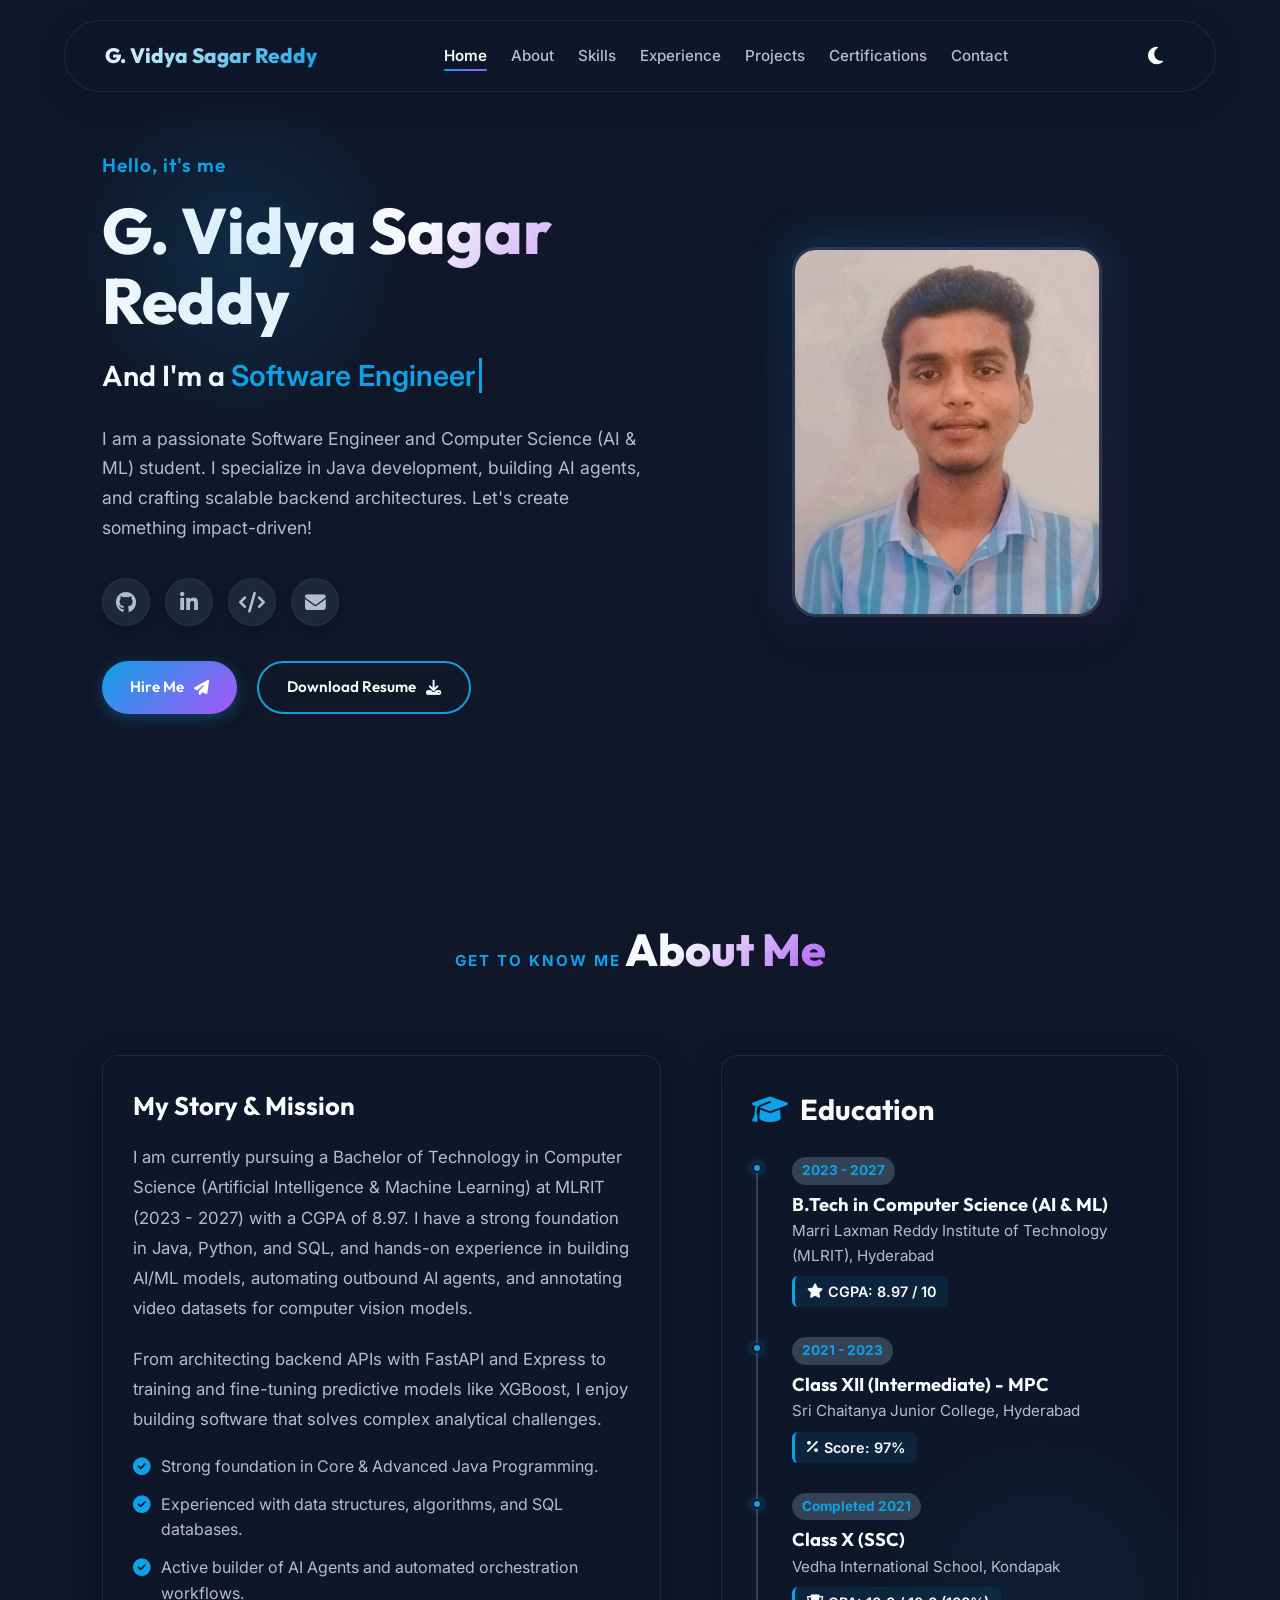
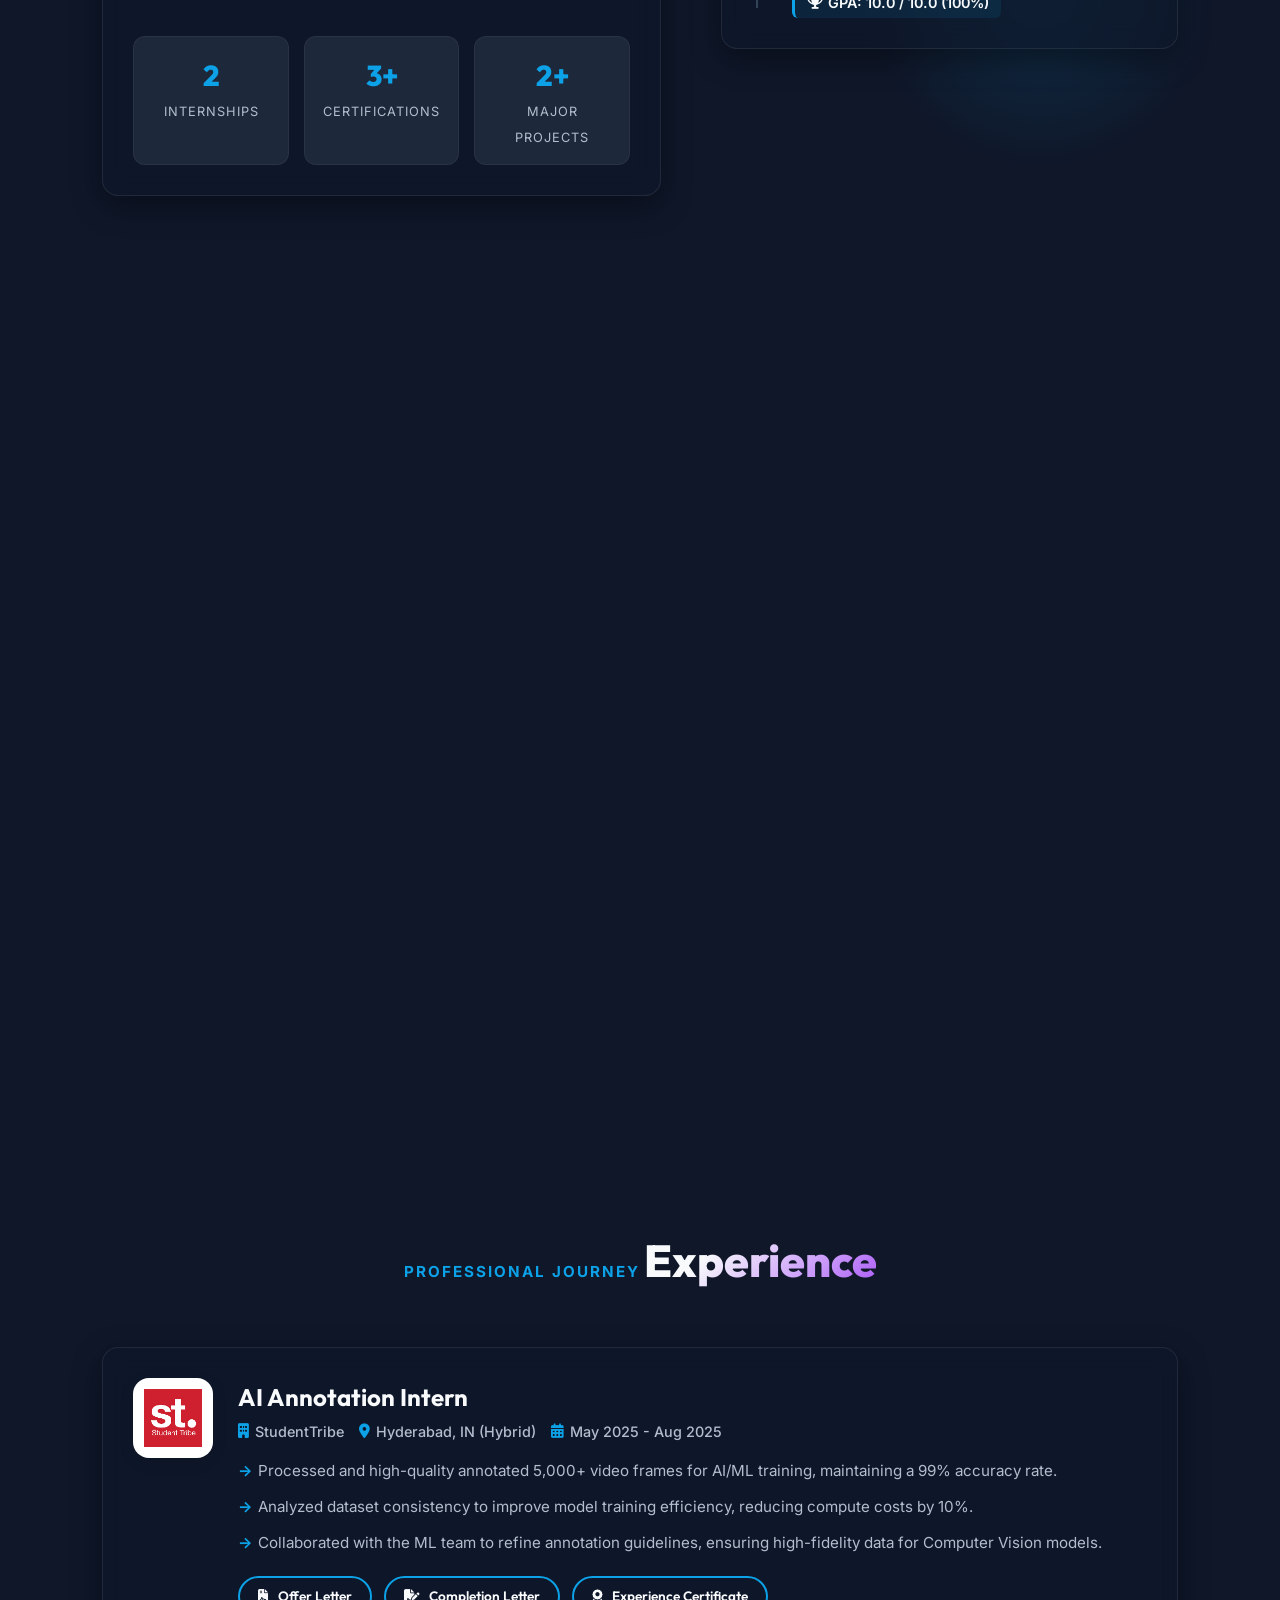
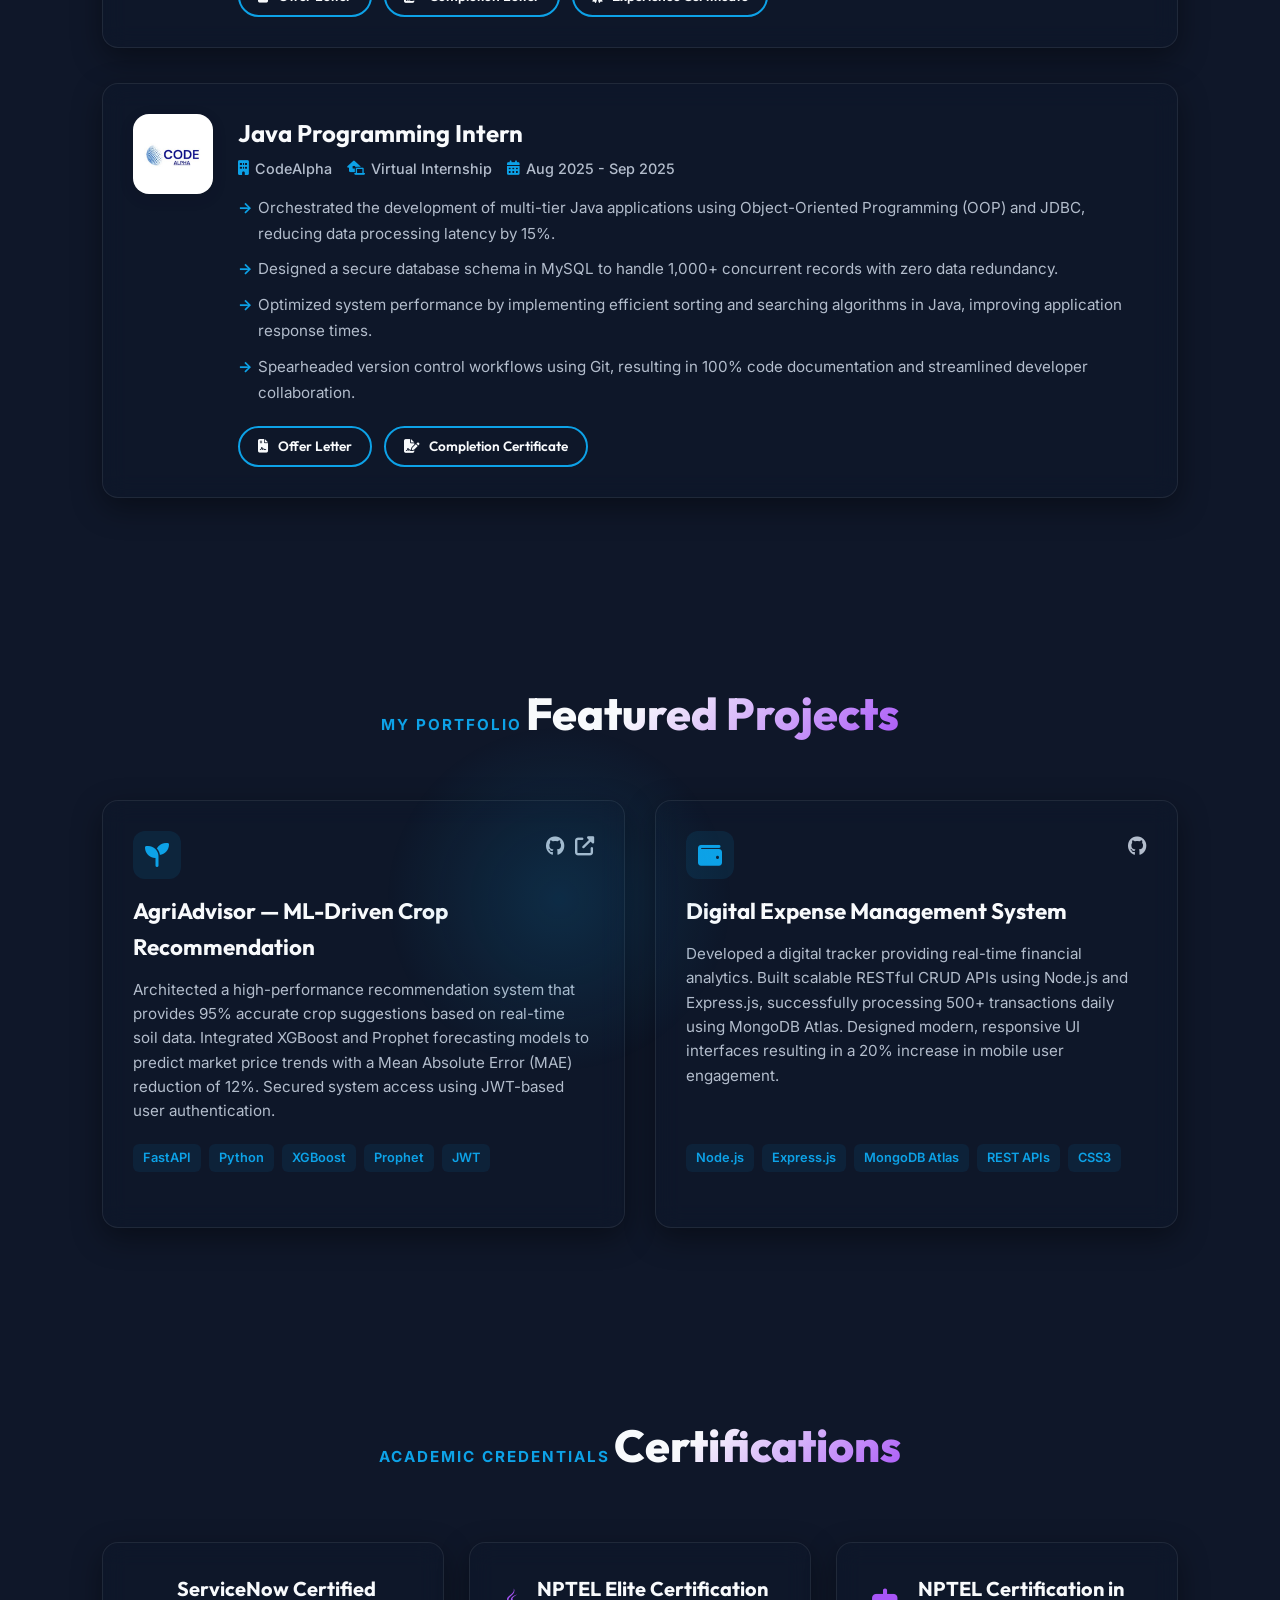
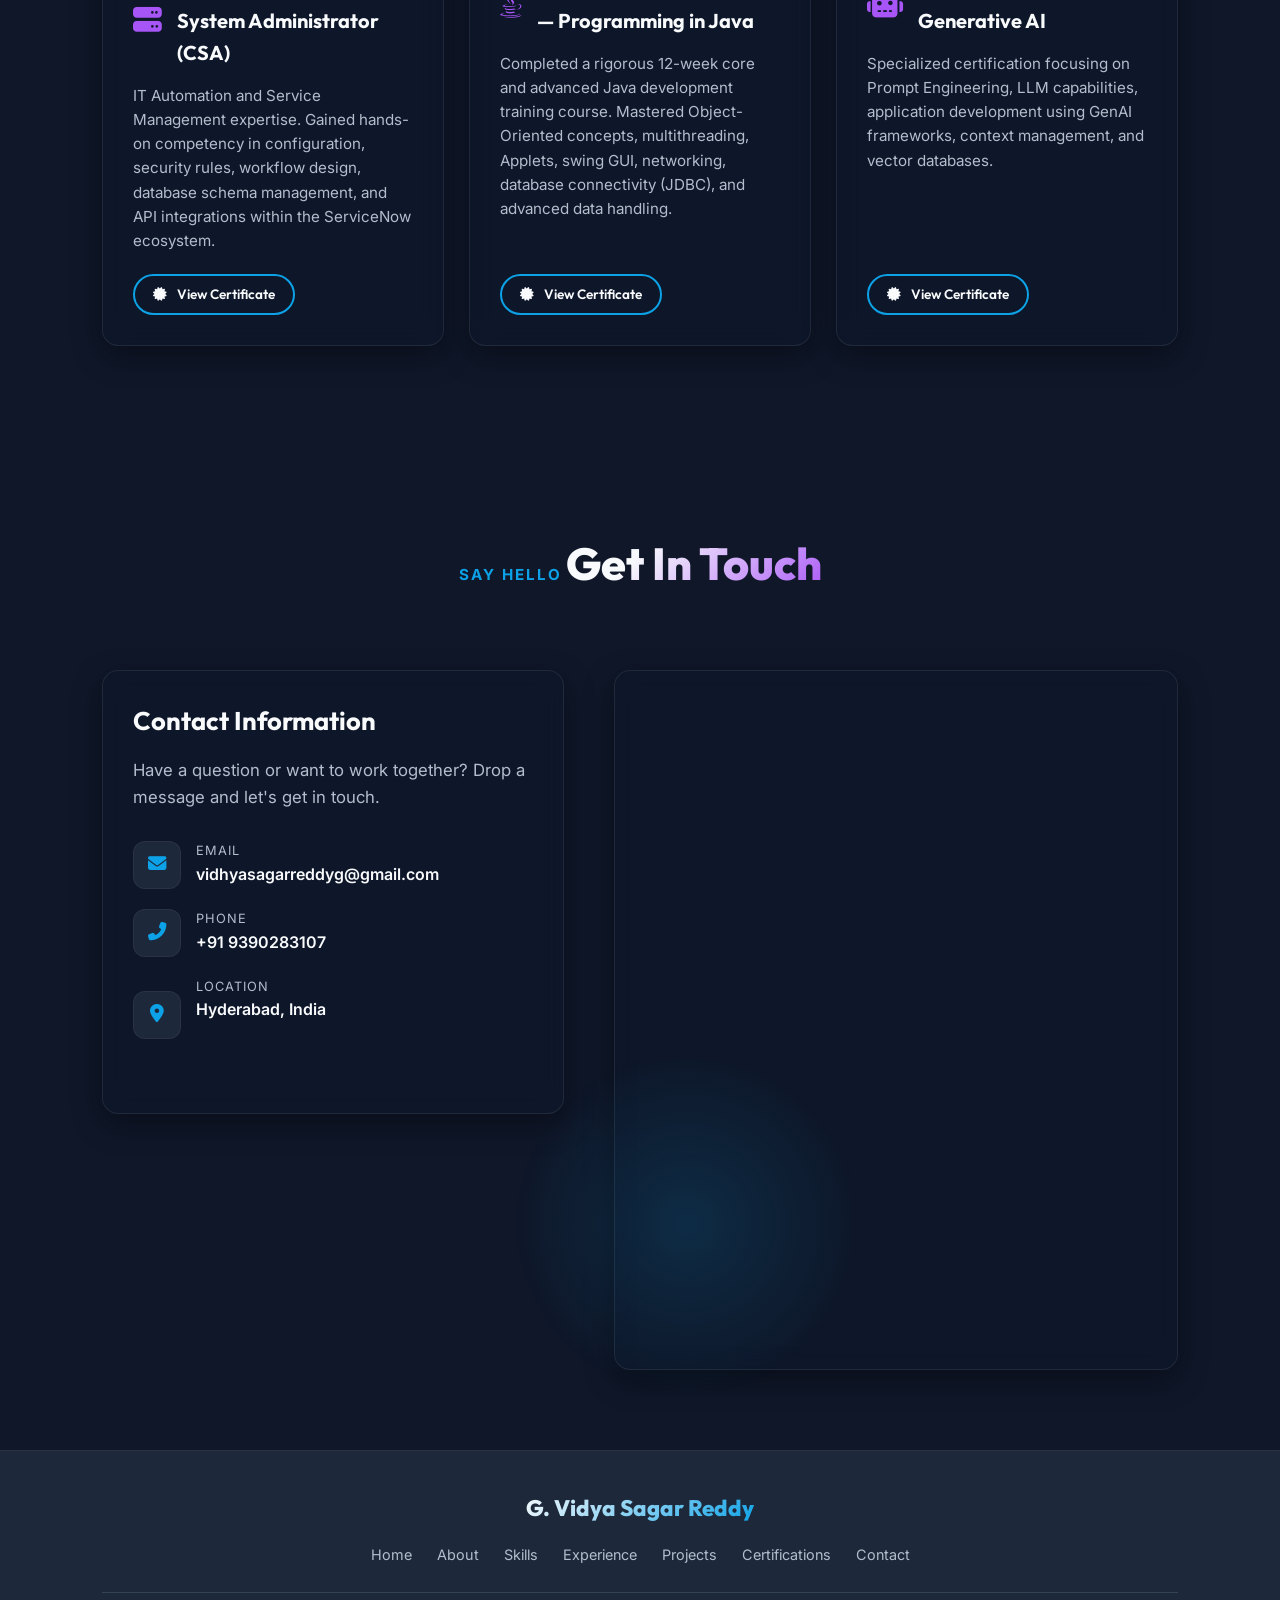
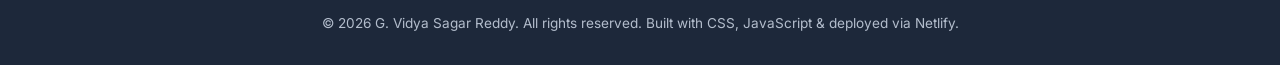
==== index.html @ 99365059 "Initial commit" ====
<!DOCTYPE html>
<html lang="en">
<head>
  <meta charset="UTF-8" />
  <meta name="viewport" content="width=device-width, initial-scale=1.0" />
  
  <!-- Primary Meta Tags -->
  <title>G. Vidya Sagar Reddy | Software Engineer & AI/ML Enthusiast</title>
  <meta name="title" content="G. Vidya Sagar Reddy | Software Engineer & AI/ML Enthusiast" />
  <meta name="description" content="Portfolio of G. Vidya Sagar Reddy - B.Tech student in CS (AI & ML). Java developer, AI/ML enthusiast, and ServiceNow CSA. Explore my projects, certifications, and experience." />
  
  <!-- Fonts & Icons -->
  <link rel="stylesheet" href="https://cdnjs.cloudflare.com/ajax/libs/font-awesome/6.4.0/css/all.min.css" />
  <link rel="stylesheet" href="index.css" />
</head>
<body>

  <!-- ==========================================
       🧭 Navigation Bar (Glassmorphic)
       ========================================== -->
  <header>
    <nav class="header-nav" id="header-nav">
      <a href="#home" class="logo-container">G. Vidya Sagar Reddy</a>
      
      <ul class="nav-links-list" id="nav-links-list">
        <li><a href="#home" class="nav-link active-link">Home</a></li>
        <li><a href="#about" class="nav-link">About</a></li>
        <li><a href="#skills" class="nav-link">Skills</a></li>
        <li><a href="#experience" class="nav-link">Experience</a></li>
        <li><a href="#projects" class="nav-link">Projects</a></li>
        <li><a href="#certifications" class="nav-link">Certifications</a></li>
        <li><a href="#contact" class="nav-link">Contact</a></li>
      </ul>
      
      <div class="nav-controls">
        <button class="theme-toggle-btn" id="theme-toggle-btn" title="Toggle theme">
          <i class="fas fa-moon" id="theme-icon"></i>
        </button>
        <button class="mobile-menu-btn" id="mobile-menu-btn" aria-label="Open navigation menu">
          <i class="fas fa-bars"></i>
        </button>
      </div>
    </nav>
  </header>

  <!-- ==========================================
       🏠 Hero Section
       ========================================== -->
  <section id="home" class="hero-section">
    <div class="glow-backdrop" style="top: 10%; left: 5%;"></div>
    
    <div class="hero-text-content reveal-element">
      <h3>Hello, it's me</h3>
      <h1>G. Vidya Sagar Reddy</h1>
      <h2>And I'm a <span class="typing-container"><span class="typing-text" id="typing-text"></span></span></h2>
      <p class="hero-description">
        I am a passionate Software Engineer and Computer Science (AI & ML) student. I specialize in Java development, building AI agents, and crafting scalable backend architectures. Let's create something impact-driven!
      </p>
      
      <div class="social-buttons">
        <a href="https://github.com/VidhyaSagarReddy-1365" target="_blank" class="social-icon-link" title="GitHub"><i class="fab fa-github"></i></a>
        <a href="https://www.linkedin.com/in/g-vidya-sagar-reddy-1306vsr" target="_blank" class="social-icon-link" title="LinkedIn"><i class="fab fa-linkedin-in"></i></a>
        <a href="https://leetcode.com/u/Vidyasagarreddy1365/" target="_blank" class="social-icon-link" title="LeetCode (DSA)"><i class="fas fa-code"></i></a>
        <a href="mailto:vidhyasagarreddyg@gmail.com" class="social-icon-link" title="Email me"><i class="fas fa-envelope"></i></a>
      </div>
      
      <div class="hero-action-group">
        <a href="#contact" class="btn btn-primary">Hire Me <i class="fas fa-paper-plane"></i></a>
        <a href="VidyaSagar_Resume (6).pdf" class="btn btn-secondary" download>Download Resume <i class="fas fa-download"></i></a>
      </div>
    </div>
    
    <div class="hero-image-content reveal-element" style="transition-delay: 0.2s;">
      <div class="hero-glow-layer"></div>
      <div class="premium-profile-frame">
        <img src="profile.jpg" alt="G. Vidya Sagar Reddy profile photo">
      </div>
    </div>
  </section>

  <!-- ==========================================
       👤 About & Education Timeline Section
       ========================================== -->
  <section id="about">
    <div class="glow-backdrop" style="bottom: 10%; right: 5%;"></div>
    
    <div class="section-header reveal-element">
      <span class="section-subtitle">Get to know me</span>
      <h2 class="section-title">About Me</h2>
    </div>
    
    <div class="about-grid">
      <!-- Biography Card -->
      <div class="glass-card about-intro-card reveal-element">
        <h3>My Story & Mission</h3>
        <p>
          I am currently pursuing a Bachelor of Technology in Computer Science (Artificial Intelligence & Machine Learning) at MLRIT (2023 - 2027) with a CGPA of 8.97. I have a strong foundation in Java, Python, and SQL, and hands-on experience in building AI/ML models, automating outbound AI agents, and annotating video datasets for computer vision models.
        </p>
        <p>
          From architecting backend APIs with FastAPI and Express to training and fine-tuning predictive models like XGBoost, I enjoy building software that solves complex analytical challenges.
        </p>
        
        <ul class="about-bullets">
          <li><i class="fas fa-check-circle"></i> Strong foundation in Core & Advanced Java Programming.</li>
          <li><i class="fas fa-check-circle"></i> Experienced with data structures, algorithms, and SQL databases.</li>
          <li><i class="fas fa-check-circle"></i> Active builder of AI Agents and automated orchestration workflows.</li>
        </ul>
        
        <div class="about-stats-grid">
          <div class="stat-item">
            <span class="stat-number">2</span>
            <span class="stat-label">Internships</span>
          </div>
          <div class="stat-item">
            <span class="stat-number">3+</span>
            <span class="stat-label">Certifications</span>
          </div>
          <div class="stat-item">
            <span class="stat-number">2+</span>
            <span class="stat-label">Major Projects</span>
          </div>
        </div>
      </div>
      
      <!-- Education Timeline -->
      <div class="glass-card reveal-element" style="transition-delay: 0.2s;">
        <h3 class="timeline-title"><i class="fas fa-graduation-cap"></i> Education</h3>
        <div class="vertical-timeline">
          
          <div class="timeline-node">
            <span class="timeline-dot"></span>
            <span class="timeline-date">2023 - 2027</span>
            <div class="timeline-header">
              <h4>B.Tech in Computer Science (AI & ML)</h4>
              <p class="timeline-institution">Marri Laxman Reddy Institute of Technology (MLRIT), Hyderabad</p>
              <div class="timeline-score"><i class="fas fa-star"></i> CGPA: 8.97 / 10</div>
            </div>
          </div>
          
          <div class="timeline-node">
            <span class="timeline-dot"></span>
            <span class="timeline-date">2021 - 2023</span>
            <div class="timeline-header">
              <h4>Class XII (Intermediate) - MPC</h4>
              <p class="timeline-institution">Sri Chaitanya Junior College, Hyderabad</p>
              <div class="timeline-score"><i class="fas fa-percent"></i> Score: 97%</div>
            </div>
          </div>
          
          <div class="timeline-node">
            <span class="timeline-dot"></span>
            <span class="timeline-date">Completed 2021</span>
            <div class="timeline-header">
              <h4>Class X (SSC)</h4>
              <p class="timeline-institution">Vedha International School, Kondapak</p>
              <div class="timeline-score"><i class="fas fa-trophy"></i> GPA: 10.0 / 10.0 (100%)</div>
            </div>
          </div>
          
        </div>
      </div>
    </div>
  </section>

  <!-- ==========================================
       🛠️ Skills Section
       ========================================== -->
  <section id="skills">
    <div class="section-header reveal-element">
      <span class="section-subtitle">What I bring to the table</span>
      <h2 class="section-title">Technical Expertise</h2>
    </div>
    
    <div class="skills-grid reveal-element">
      <!-- Languages -->
      <div class="glass-card skill-category-card">
        <h3><i class="fas fa-laptop-code"></i> Programming Languages</h3>
        <div class="skills-tag-container">
          <div class="skill-badge"><i class="fab fa-java"></i> Java</div>
          <div class="skill-badge"><i class="fab fa-python"></i> Python</div>
          <div class="skill-badge"><i class="fas fa-database"></i> SQL</div>
          <div class="skill-badge"><i class="fas fa-code"></i> C</div>
          <div class="skill-badge"><i class="fab fa-js"></i> JavaScript</div>
          <div class="skill-badge"><i class="fab fa-html5"></i> HTML5</div>
          <div class="skill-badge"><i class="fab fa-css3-alt"></i> CSS3</div>
        </div>
      </div>
      
      <!-- AI/ML -->
      <div class="glass-card skill-category-card">
        <h3><i class="fas fa-brain"></i> AI/ML & Agents</h3>
        <div class="skills-tag-container">
          <div class="skill-badge"><i class="fas fa-robot"></i> Building AI Agents</div>
          <div class="skill-badge"><i class="fas fa-project-diagram"></i> XGBoost</div>
          <div class="skill-badge"><i class="fas fa-chart-line"></i> Prophet</div>
          <div class="skill-badge"><i class="fas fa-tags"></i> Data Annotation</div>
          <div class="skill-badge"><i class="fas fa-microchip"></i> Prompt Engineering</div>
        </div>
      </div>
      
      <!-- Software Development -->
      <div class="glass-card skill-category-card">
        <h3><i class="fas fa-cubes"></i> Software Development</h3>
        <div class="skills-tag-container">
          <div class="skill-badge"><i class="fas fa-bolt"></i> FastAPI</div>
          <div class="skill-badge"><i class="fab fa-node-js"></i> Node.js</div>
          <div class="skill-badge"><i class="fab fa-node-js"></i> Express.js</div>
          <div class="skill-badge"><i class="fas fa-network-wired"></i> RESTful APIs</div>
          <div class="skill-badge"><i class="fas fa-link"></i> JDBC</div>
          <div class="skill-badge"><i class="fas fa-key"></i> JWT Auth</div>
          <div class="skill-badge"><i class="fab fa-git-alt"></i> Git/GitHub</div>
        </div>
      </div>
      
      <!-- Databases & Tools -->
      <div class="glass-card skill-category-card">
        <h3><i class="fas fa-tools"></i> Databases & Tools</h3>
        <div class="skills-tag-container">
          <div class="skill-badge"><i class="fas fa-database"></i> MySQL</div>
          <div class="skill-badge"><i class="fas fa-leaf"></i> MongoDB Atlas</div>
          <div class="skill-badge"><i class="fas fa-server"></i> ServiceNow (CSA)</div>
          <div class="skill-badge"><i class="fas fa-bezier-curve"></i> Database Architecture</div>
          <div class="skill-badge"><i class="fas fa-exchange-alt"></i> API Integration</div>
        </div>
      </div>
    </div>
  </section>

  <!-- ==========================================
       💼 Experience Section
       ========================================== -->
  <section id="experience">
    <div class="section-header reveal-element">
      <span class="section-subtitle">Professional Journey</span>
      <h2 class="section-title">Experience</h2>
    </div>
    
    <div class="experience-list reveal-element">
      <!-- StudentTribe -->
      <div class="glass-card experience-card">
        <div class="exp-logo-wrapper">
          <img src="studenttribe.png" alt="StudentTribe Logo" onerror="this.style.display='none'">
        </div>
        <div class="exp-main-content">
          <h3>AI Annotation Intern</h3>
          <div class="exp-meta-info">
            <span><i class="fas fa-building"></i> StudentTribe</span>
            <span><i class="fas fa-map-marker-alt"></i> Hyderabad, IN (Hybrid)</span>
            <span><i class="fas fa-calendar-alt"></i> May 2025 - Aug 2025</span>
          </div>
          <ul class="exp-bullets-list">
            <li>Processed and high-quality annotated 5,000+ video frames for AI/ML training, maintaining a 99% accuracy rate.</li>
            <li>Analyzed dataset consistency to improve model training efficiency, reducing compute costs by 10%.</li>
            <li>Collaborated with the ML team to refine annotation guidelines, ensuring high-fidelity data for Computer Vision models.</li>
          </ul>
          <div class="exp-attachments-group">
            <a href="student tribe offer letter .jpg" class="btn btn-secondary btn-sm" target="_blank"><i class="fas fa-file-contract"></i> Offer Letter</a>
            <a href="student tribe completion.pdf" class="btn btn-secondary btn-sm" target="_blank"><i class="fas fa-file-signature"></i> Completion Letter</a>
            <a href="student tribe experience.pdf" class="btn btn-secondary btn-sm" target="_blank"><i class="fas fa-award"></i> Experience Certificate</a>
          </div>
        </div>
      </div>
      
      <!-- CodeAlpha -->
      <div class="glass-card experience-card">
        <div class="exp-logo-wrapper">
          <img src="codealpha.png" alt="CodeAlpha Logo" onerror="this.style.display='none'">
        </div>
        <div class="exp-main-content">
          <h3>Java Programming Intern</h3>
          <div class="exp-meta-info">
            <span><i class="fas fa-building"></i> CodeAlpha</span>
            <span><i class="fas fa-laptop-house"></i> Virtual Internship</span>
            <span><i class="fas fa-calendar-alt"></i> Aug 2025 - Sep 2025</span>
          </div>
          <ul class="exp-bullets-list">
            <li>Orchestrated the development of multi-tier Java applications using Object-Oriented Programming (OOP) and JDBC, reducing data processing latency by 15%.</li>
            <li>Designed a secure database schema in MySQL to handle 1,000+ concurrent records with zero data redundancy.</li>
            <li>Optimized system performance by implementing efficient sorting and searching algorithms in Java, improving application response times.</li>
            <li>Spearheaded version control workflows using Git, resulting in 100% code documentation and streamlined developer collaboration.</li>
          </ul>
          <div class="exp-attachments-group">
            <a href="codealpha offer letter .pdf" class="btn btn-secondary btn-sm" target="_blank"><i class="fas fa-file-contract"></i> Offer Letter</a>
            <a href="codealpha completion.pdf" class="btn btn-secondary btn-sm" target="_blank"><i class="fas fa-file-signature"></i> Completion Certificate</a>
          </div>
        </div>
      </div>
    </div>
  </section>

  <!-- ==========================================
       🚀 Projects Section
       ========================================== -->
  <section id="projects">
    <div class="glow-backdrop" style="top: 20%; left: 30%;"></div>
    
    <div class="section-header reveal-element">
      <span class="section-subtitle">My Portfolio</span>
      <h2 class="section-title">Featured Projects</h2>
    </div>
    
    <div class="projects-grid reveal-element">
      <!-- Project 1: AgriAdvisor -->
      <div class="glass-card project-card">
        <div class="project-card-header">
          <div class="project-icon-box">
            <i class="fas fa-seedling"></i>
          </div>
          <div class="project-links-corner">
            <a href="https://github.com/VidhyaSagarReddy-1365/AgriAdvisor" target="_blank" class="project-corner-link" title="View GitHub Code"><i class="fab fa-github"></i></a>
            <a href="https://agri-advisor-gilt.vercel.app" target="_blank" class="project-corner-link" title="Live Demo"><i class="fas fa-external-link-alt"></i></a>
          </div>
        </div>
        <h3>AgriAdvisor — ML-Driven Crop Recommendation</h3>
        <p>
          Architected a high-performance recommendation system that provides 95% accurate crop suggestions based on real-time soil data. Integrated XGBoost and Prophet forecasting models to predict market price trends with a Mean Absolute Error (MAE) reduction of 12%. Secured system access using JWT-based user authentication.
        </p>
        <div class="project-tech-list">
          <span class="tech-tag">FastAPI</span>
          <span class="tech-tag">Python</span>
          <span class="tech-tag">XGBoost</span>
          <span class="tech-tag">Prophet</span>
          <span class="tech-tag">JWT</span>
        </div>
      </div>
      
      <!-- Project 2: Expense Management -->
      <div class="glass-card project-card">
        <div class="project-card-header">
          <div class="project-icon-box">
            <i class="fas fa-wallet"></i>
          </div>
          <div class="project-links-corner">
            <a href="https://github.com/VidhyaSagarReddy-1365/expense-tracker-" target="_blank" class="project-corner-link" title="View GitHub Code"><i class="fab fa-github"></i></a>
          </div>
        </div>
        <h3>Digital Expense Management System</h3>
        <p>
          Developed a digital tracker providing real-time financial analytics. Built scalable RESTful CRUD APIs using Node.js and Express.js, successfully processing 500+ transactions daily using MongoDB Atlas. Designed modern, responsive UI interfaces resulting in a 20% increase in mobile user engagement.
        </p>
        <div class="project-tech-list">
          <span class="tech-tag">Node.js</span>
          <span class="tech-tag">Express.js</span>
          <span class="tech-tag">MongoDB Atlas</span>
          <span class="tech-tag">REST APIs</span>
          <span class="tech-tag">CSS3</span>
        </div>
      </div>
    </div>
  </section>

  <!-- ==========================================
       🎓 Certifications Section
       ========================================== -->
  <section id="certifications">
    <div class="section-header reveal-element">
      <span class="section-subtitle">Academic Credentials</span>
      <h2 class="section-title">Certifications</h2>
    </div>
    
    <div class="certifications-grid reveal-element">
      <!-- Cert 1: ServiceNow CSA -->
      <div class="glass-card cert-card">
        <div class="cert-card-header">
          <div class="cert-icon-box">
            <i class="fas fa-server"></i>
          </div>
          <h3>ServiceNow Certified System Administrator (CSA)</h3>
        </div>
        <p>
          IT Automation and Service Management expertise. Gained hands-on competency in configuration, security rules, workflow design, database schema management, and API integrations within the ServiceNow ecosystem.
        </p>
        <a href="ServiceNow Certified System Administrator (CSA)_page-0001.jpg" target="_blank" class="btn btn-secondary btn-sm" style="align-self: flex-start;"><i class="fas fa-certificate"></i> View Certificate</a>
      </div>
      
      <!-- Cert 2: NPTEL Java -->
      <div class="glass-card cert-card">
        <div class="cert-card-header">
          <div class="cert-icon-box">
            <i class="fab fa-java"></i>
          </div>
          <h3>NPTEL Elite Certification — Programming in Java</h3>
        </div>
        <p>
          Completed a rigorous 12-week core and advanced Java development training course. Mastered Object-Oriented concepts, multithreading, Applets, swing GUI, networking, database connectivity (JDBC), and advanced data handling.
        </p>
        <a href="nptel certificate java.pdf" target="_blank" class="btn btn-secondary btn-sm" style="align-self: flex-start;"><i class="fas fa-certificate"></i> View Certificate</a>
      </div>
      
      <!-- Cert 3: NPTEL GenAI -->
      <div class="glass-card cert-card">
        <div class="cert-card-header">
          <div class="cert-icon-box">
            <i class="fas fa-robot"></i>
          </div>
          <h3>NPTEL Certification in Generative AI</h3>
        </div>
        <p>
          Specialized certification focusing on Prompt Engineering, LLM capabilities, application development using GenAI frameworks, context management, and vector databases.
        </p>
        <a href="programming with gen ai.pdf" target="_blank" class="btn btn-secondary btn-sm" style="align-self: flex-start;"><i class="fas fa-certificate"></i> View Certificate</a>
      </div>
    </div>
  </section>

  <!-- ==========================================
       ✉️ Contact Section
       ========================================== -->
  <section id="contact">
    <div class="glow-backdrop" style="bottom: 5%; left: 40%;"></div>
    
    <div class="section-header reveal-element">
      <span class="section-subtitle">Say hello</span>
      <h2 class="section-title">Get In Touch</h2>
    </div>
    
    <div class="contact-layout reveal-element">
      <!-- Contact Info Cards -->
      <div class="glass-card contact-card-info">
        <h3>Contact Information</h3>
        <p>Have a question or want to work together? Drop a message and let's get in touch.</p>
        
        <div class="contact-details-list">
          <!-- Email -->
          <div class="contact-detail-node">
            <div class="contact-detail-icon"><i class="fas fa-envelope"></i></div>
            <div class="contact-detail-data">
              <span>Email</span>
              <a href="mailto:vidhyasagarreddyg@gmail.com">vidhyasagarreddyg@gmail.com</a>
            </div>
          </div>
          
          <!-- Phone -->
          <div class="contact-detail-node">
            <div class="contact-detail-icon"><i class="fas fa-phone-alt"></i></div>
            <div class="contact-detail-data">
              <span>Phone</span>
              <a href="tel:+919390283107">+91 9390283107</a>
            </div>
          </div>
          
          <!-- Location -->
          <div class="contact-detail-node">
            <div class="contact-detail-icon"><i class="fas fa-map-marker-alt"></i></div>
            <div class="contact-detail-data">
              <span>Location</span>
              <p>Hyderabad, India</p>
            </div>
          </div>
        </div>
      </div>
      
      <!-- Premium Integrated Google Form Iframe -->
      <div class="glass-card contact-form-iframe-wrapper">
        <iframe src="https://docs.google.com/forms/d/e/1FAIpQLSeEttOak93cltje7V3pPym1rpI1QzvdjGugFI3LCb2IDkaLaQ/viewform?embedded=true" width="100%" height="680" frameborder="0" marginheight="0" marginwidth="0">Loading…</iframe>
      </div>
    </div>
  </section>

  <!-- ==========================================
       🖥️ Footer
       ========================================== -->
  <footer>
    <div class="footer-content">
      <a href="#home" class="footer-logo">G. Vidya Sagar Reddy</a>
      <ul class="footer-links-list">
        <li><a href="#home">Home</a></li>
        <li><a href="#about">About</a></li>
        <li><a href="#skills">Skills</a></li>
        <li><a href="#experience">Experience</a></li>
        <li><a href="#projects">Projects</a></li>
        <li><a href="#certifications">Certifications</a></li>
        <li><a href="#contact">Contact</a></li>
      </ul>
      <p class="footer-copyright">
        &copy; <span id="footer-year">2026</span> G. Vidya Sagar Reddy. All rights reserved. Built with CSS, JavaScript & deployed via Netlify.
      </p>
    </div>
  </footer>

  <script src="script.js"></script>
</body>
</html>
---- index.css ----
/* ==========================================================================
   🎨 Premium Global Design System & Stylesheet
   ========================================================================== */

@import url('https://fonts.googleapis.com/css2?family=Inter:wght@300;400;500;600;700&family=Outfit:wght@300;400;500;600;700;800&family=Poppins:wght@300;400;500;600;700&display=swap');

:root {
  /* Default: Dark Theme Colors (Deep & Premium) */
  --bg-primary: hsl(222, 47%, 11%);
  --bg-secondary: hsl(217, 33%, 17%);
  --bg-tertiary: hsl(215, 25%, 27%);
  --text-primary: hsl(210, 40%, 98%);
  --text-secondary: hsl(215, 20%, 75%);
  --accent-primary: hsl(199, 89%, 48%);
  --accent-secondary: hsl(271, 91%, 65%);
  --accent-rgb: 14, 165, 233;
  --accent-sec-rgb: 168, 85, 247;
  --card-border: rgba(255, 255, 255, 0.05);
  --card-shadow: rgba(0, 0, 0, 0.4);
  --glass-bg: rgba(15, 23, 42, 0.65);
  --glass-border: rgba(255, 255, 255, 0.08);
  --glow-color: rgba(14, 165, 233, 0.15);
  --success-color: #10b981;
  --transition-speed: 0.4s;
  
  --font-display: 'Outfit', 'Poppins', sans-serif;
  --font-body: 'Inter', 'Poppins', sans-serif;
}

[data-theme="light"] {
  /* Light Theme Colors (Crisp & Clean) */
  --bg-primary: hsl(210, 40%, 98%);
  --bg-secondary: hsl(0, 0%, 100%);
  --bg-tertiary: hsl(210, 30%, 94%);
  --text-primary: hsl(222, 47%, 11%);
  --text-secondary: hsl(215, 16%, 47%);
  --accent-primary: hsl(221, 83%, 53%);
  --accent-secondary: hsl(262, 83%, 58%);
  --accent-rgb: 37, 99, 235;
  --accent-sec-rgb: 124, 58, 237;
  --card-border: rgba(0, 0, 0, 0.06);
  --card-shadow: rgba(15, 23, 42, 0.08);
  --glass-bg: rgba(255, 255, 255, 0.75);
  --glass-border: rgba(0, 0, 0, 0.08);
  --glow-color: rgba(79, 70, 229, 0.05);
}

/* ==========================================================================
   🌐 Base Styles & Scrollbar
   ========================================================================== */

* {
  margin: 0;
  padding: 0;
  box-sizing: border-box;
  font-family: var(--font-body);
}

html {
  scroll-behavior: smooth;
  scroll-padding-top: 80px;
}

body {
  background-color: var(--bg-primary);
  color: var(--text-primary);
  line-height: 1.6;
  overflow-x: hidden;
  transition: background-color var(--transition-speed) ease, color var(--transition-speed) ease;
}

/* Custom Scrollbar */
::-webkit-scrollbar {
  width: 10px;
}

::-webkit-scrollbar-track {
  background: var(--bg-primary);
}

::-webkit-scrollbar-thumb {
  background: var(--bg-tertiary);
  border-radius: 5px;
  border: 2px solid var(--bg-primary);
}

::-webkit-scrollbar-thumb:hover {
  background: var(--accent-primary);
}

/* ==========================================================================
   🧩 Reusable Utility Classes & Structural Components
   ========================================================================== */

section {
  padding: 100px 8% 80px;
  max-width: 1300px;
  margin: 0 auto;
  min-height: 80vh;
  display: flex;
  flex-direction: column;
  justify-content: center;
  position: relative;
}

.section-header {
  margin-bottom: 50px;
  text-align: center;
  position: relative;
  z-index: 5;
}

.section-subtitle {
  font-size: 0.95rem;
  text-transform: uppercase;
  letter-spacing: 2px;
  color: var(--accent-primary);
  font-weight: 700;
  margin-bottom: 8px;
}

.section-title {
  font-family: var(--font-display);
  font-size: 2.8rem;
  font-weight: 800;
  background: linear-gradient(135deg, var(--text-primary) 30%, var(--accent-secondary));
  -webkit-background-clip: text;
  -webkit-text-fill-color: transparent;
  display: inline-block;
}

.glow-backdrop {
  position: absolute;
  width: 350px;
  height: 350px;
  border-radius: 50%;
  background: radial-gradient(circle, var(--glow-color) 0%, rgba(0,0,0,0) 70%);
  z-index: 1;
  pointer-events: none;
}

.btn {
  display: inline-flex;
  align-items: center;
  justify-content: center;
  gap: 10px;
  padding: 12px 28px;
  font-size: 0.95rem;
  font-weight: 600;
  border-radius: 50px;
  cursor: pointer;
  transition: all 0.3s cubic-bezier(0.4, 0, 0.2, 1);
  text-decoration: none;
  font-family: var(--font-display);
  border: none;
}

.btn-primary {
  background: linear-gradient(135deg, var(--accent-primary), var(--accent-secondary));
  color: white;
  box-shadow: 0 4px 15px rgba(var(--accent-rgb), 0.3);
}

.btn-primary:hover {
  transform: translateY(-3px);
  box-shadow: 0 8px 25px rgba(var(--accent-rgb), 0.5);
}

.btn-secondary {
  background: transparent;
  color: var(--text-primary);
  border: 2.5px solid var(--accent-primary);
}

.btn-secondary:hover {
  background: var(--accent-primary);
  color: white;
  transform: translateY(-3px);
  box-shadow: 0 8px 20px rgba(var(--accent-rgb), 0.3);
}

.btn-sm {
  padding: 8px 18px;
  font-size: 0.85rem;
}

/* Glass Card */
.glass-card {
  background: var(--glass-bg);
  border: 1px solid var(--glass-border);
  backdrop-filter: blur(12px);
  -webkit-backdrop-filter: blur(12px);
  border-radius: 16px;
  padding: 30px;
  box-shadow: 0 10px 30px var(--card-shadow);
  transition: transform 0.3s ease, border-color 0.3s ease, box-shadow 0.3s ease;
  z-index: 2;
  position: relative;
}

.glass-card:hover {
  transform: translateY(-5px);
  border-color: rgba(var(--accent-rgb), 0.3);
  box-shadow: 0 15px 35px rgba(var(--accent-rgb), 0.15);
}

/* ==========================================================================
   🧭 Navigation Bar (Glassmorphic)
   ========================================================================== */

.header-nav {
  position: fixed;
  top: 20px;
  left: 50%;
  transform: translateX(-50%);
  width: 90%;
  max-width: 1200px;
  z-index: 1000;
  display: flex;
  justify-content: space-between;
  align-items: center;
  padding: 15px 40px;
  background: var(--glass-bg);
  border: 1px solid var(--glass-border);
  backdrop-filter: blur(16px);
  -webkit-backdrop-filter: blur(16px);
  border-radius: 50px;
  box-shadow: 0 10px 30px rgba(0, 0, 0, 0.15);
  transition: top 0.3s ease, width 0.3s ease;
}

.header-nav.scrolled {
  top: 0;
  width: 100%;
  border-radius: 0;
  border-left: none;
  border-right: none;
  border-top: none;
  padding: 15px 8%;
}

.logo-container {
  font-family: var(--font-display);
  font-weight: 800;
  font-size: 1.3rem;
  background: linear-gradient(135deg, var(--text-primary), var(--accent-primary));
  -webkit-background-clip: text;
  -webkit-text-fill-color: transparent;
  text-decoration: none;
}

.nav-links-list {
  list-style: none;
  display: flex;
  align-items: center;
  gap: 24px;
}

.nav-links-list a {
  text-decoration: none;
  color: var(--text-secondary);
  font-weight: 500;
  font-size: 0.95rem;
  transition: color 0.3s ease;
  position: relative;
  padding: 6px 0;
}

.nav-links-list a::after {
  content: '';
  position: absolute;
  bottom: 0;
  left: 0;
  width: 0;
  height: 2px;
  background: linear-gradient(to right, var(--accent-primary), var(--accent-secondary));
  transition: width 0.3s ease;
  border-radius: 2px;
}

.nav-links-list a:hover {
  color: var(--text-primary);
}

.nav-links-list a:hover::after,
.nav-links-list a.active-link::after {
  width: 100%;
}

.nav-links-list a.active-link {
  color: var(--text-primary);
  font-weight: 600;
}

/* Theme & Menu Controls */
.nav-controls {
  display: flex;
  align-items: center;
  gap: 15px;
}

.theme-toggle-btn {
  background: transparent;
  border: none;
  cursor: pointer;
  color: var(--text-primary);
  font-size: 1.25rem;
  width: 40px;
  height: 40px;
  border-radius: 50%;
  display: flex;
  align-items: center;
  justify-content: center;
  transition: background 0.3s, color 0.3s;
}

.theme-toggle-btn:hover {
  background: var(--bg-tertiary);
  color: var(--accent-primary);
}

.mobile-menu-btn {
  display: none;
  background: transparent;
  border: none;
  cursor: pointer;
  color: var(--text-primary);
  font-size: 1.3rem;
  width: 40px;
  height: 40px;
  align-items: center;
  justify-content: center;
}

/* ==========================================================================
   🏠 Hero Section
   ========================================================================== */

.hero-section {
  display: grid;
  grid-template-columns: 1.1fr 0.9fr;
  align-items: center;
  gap: 50px;
  padding-top: 150px;
  padding-bottom: 100px;
}

.hero-text-content h3 {
  font-family: var(--font-display);
  font-size: 1.2rem;
  font-weight: 600;
  color: var(--accent-primary);
  margin-bottom: 15px;
  letter-spacing: 1px;
}

.hero-text-content h1 {
  font-family: var(--font-display);
  font-size: 4rem;
  font-weight: 800;
  line-height: 1.1;
  margin-bottom: 15px;
  background: linear-gradient(135deg, var(--text-primary) 50%, var(--accent-secondary));
  -webkit-background-clip: text;
  -webkit-text-fill-color: transparent;
}

.hero-text-content h2 {
  font-family: var(--font-display);
  font-size: 1.8rem;
  font-weight: 600;
  margin-bottom: 25px;
  color: var(--text-primary);
}

.typing-container {
  display: inline-block;
  position: relative;
}

.typing-text {
  color: var(--accent-primary);
  border-right: 3px solid var(--accent-primary);
  padding-right: 4px;
  animation: blink 0.75s step-end infinite;
  white-space: nowrap;
}

.hero-description {
  font-size: 1.1rem;
  color: var(--text-secondary);
  margin-bottom: 35px;
  max-width: 550px;
  line-height: 1.7;
}

/* Social icons with floating cards */
.social-buttons {
  display: flex;
  gap: 15px;
  margin-bottom: 35px;
}

.social-icon-link {
  font-size: 1.3rem;
  color: var(--text-secondary);
  text-decoration: none;
  width: 48px;
  height: 48px;
  border-radius: 50%;
  background: var(--bg-secondary);
  border: 1px solid var(--card-border);
  display: flex;
  align-items: center;
  justify-content: center;
  transition: all 0.3s cubic-bezier(0.4, 0, 0.2, 1);
  box-shadow: 0 4px 10px rgba(0,0,0,0.15);
}

.social-icon-link:hover {
  color: white;
  transform: translateY(-5px);
  border-color: var(--accent-primary);
  background: linear-gradient(135deg, var(--accent-primary), var(--accent-secondary));
  box-shadow: 0 8px 20px rgba(var(--accent-rgb), 0.4);
}

.hero-action-group {
  display: flex;
  gap: 20px;
}

/* Hero Image & Floating Glow Frame (Portrait Card Shape) */
.hero-image-content {
  display: flex;
  justify-content: center;
  align-items: center;
  position: relative;
}

.hero-glow-layer {
  position: absolute;
  width: 320px;
  height: 380px;
  background: linear-gradient(135deg, var(--accent-primary), var(--accent-secondary));
  border-radius: 24px;
  filter: blur(20px);
  opacity: 0.25;
  animation: pulseGlow 8s infinite alternate;
  z-index: 1;
}

.premium-profile-frame {
  position: relative;
  width: 310px;
  height: 370px;
  border-radius: 24px;
  overflow: hidden;
  background-color: var(--bg-secondary);
  border: 3px solid var(--glass-border);
  box-shadow: 0 15px 35px var(--card-shadow);
  transition: transform 0.5s ease, border-color 0.3s ease;
  z-index: 2;
}

.premium-profile-frame:hover {
  transform: scale(1.03) rotate(1deg);
  border-color: var(--accent-primary);
  box-shadow: 0 20px 45px rgba(var(--accent-rgb), 0.3);
}

.premium-profile-frame img {
  width: 100%;
  height: 100%;
  object-fit: cover;
  object-position: top center;
  transition: transform 0.5s ease;
}

.premium-profile-frame:hover img {
  transform: scale(1.06);
}

/* ==========================================================================
   👤 About & Education Timeline
   ========================================================================== */

.about-grid {
  display: grid;
  grid-template-columns: 1.1fr 0.9fr;
  gap: 60px;
  align-items: flex-start;
  margin-top: 20px;
}

.about-intro-card h3 {
  font-family: var(--font-display);
  font-size: 1.6rem;
  margin-bottom: 15px;
  color: var(--text-primary);
}

.about-intro-card p {
  color: var(--text-secondary);
  margin-bottom: 20px;
  font-size: 1.05rem;
  line-height: 1.8;
}

.about-bullets {
  list-style: none;
  margin-bottom: 30px;
}

.about-bullets li {
  margin-bottom: 12px;
  padding-left: 28px;
  position: relative;
  font-size: 1rem;
  color: var(--text-secondary);
}

.about-bullets li i {
  position: absolute;
  left: 0;
  top: 4px;
  color: var(--accent-primary);
  font-size: 1.1rem;
}

/* Stats quick grid */
.about-stats-grid {
  display: grid;
  grid-template-columns: repeat(3, 1fr);
  gap: 15px;
  margin-top: 30px;
}

.stat-item {
  text-align: center;
  padding: 15px;
  border-radius: 12px;
  background: var(--bg-secondary);
  border: 1px solid var(--card-border);
}

.stat-number {
  font-family: var(--font-display);
  font-size: 1.8rem;
  font-weight: 800;
  color: var(--accent-primary);
  display: block;
}

.stat-label {
  font-size: 0.8rem;
  color: var(--text-secondary);
  text-transform: uppercase;
  letter-spacing: 1px;
}

/* Education Timeline Styles */
.timeline-title {
  font-family: var(--font-display);
  font-size: 1.8rem;
  margin-bottom: 25px;
  color: var(--text-primary);
  display: flex;
  align-items: center;
  gap: 12px;
}

.timeline-title i {
  color: var(--accent-primary);
}

.vertical-timeline {
  position: relative;
  padding-left: 20px;
}

.vertical-timeline::before {
  content: '';
  position: absolute;
  top: 10px;
  bottom: 10px;
  left: 4px;
  width: 2px;
  background: var(--bg-tertiary);
}

.timeline-node {
  position: relative;
  margin-bottom: 30px;
  padding-left: 20px;
}

.timeline-node:last-child {
  margin-bottom: 0;
}

.timeline-dot {
  position: absolute;
  left: -20px;
  top: 6px;
  width: 10px;
  height: 10px;
  border-radius: 50%;
  background: var(--accent-primary);
  border: 2px solid var(--bg-primary);
  box-shadow: 0 0 10px rgba(var(--accent-rgb), 0.6);
  z-index: 5;
  transition: all 0.3s ease;
}

.timeline-node:hover .timeline-dot {
  transform: scale(1.3);
  background: var(--accent-secondary);
  box-shadow: 0 0 15px rgba(var(--accent-sec-rgb), 0.8);
}

.timeline-date {
  font-size: 0.85rem;
  font-weight: 700;
  color: var(--accent-primary);
  margin-bottom: 5px;
  display: inline-block;
  background: var(--bg-tertiary);
  padding: 3px 10px;
  border-radius: 30px;
}

.timeline-header h4 {
  font-family: var(--font-display);
  font-size: 1.15rem;
  font-weight: 700;
  color: var(--text-primary);
}

.timeline-institution {
  font-size: 0.95rem;
  color: var(--text-secondary);
  margin-bottom: 8px;
}

.timeline-score {
  font-size: 0.9rem;
  color: var(--text-primary);
  font-weight: 600;
  display: inline-flex;
  align-items: center;
  gap: 5px;
  background: rgba(var(--accent-rgb), 0.1);
  padding: 4px 12px;
  border-radius: 6px;
  border-left: 3px solid var(--accent-primary);
}

/* ==========================================================================
   🛠️ Skills Section
   ========================================================================== */

.skills-grid {
  display: grid;
  grid-template-columns: repeat(auto-fit, minmax(250px, 1fr));
  gap: 25px;
}

.skill-category-card h3 {
  font-family: var(--font-display);
  font-size: 1.3rem;
  font-weight: 700;
  margin-bottom: 20px;
  color: var(--text-primary);
  display: flex;
  align-items: center;
  gap: 12px;
  border-bottom: 1.5px solid var(--bg-tertiary);
  padding-bottom: 10px;
}

.skill-category-card h3 i {
  color: var(--accent-primary);
  font-size: 1.25rem;
}

.skills-tag-container {
  display: flex;
  flex-wrap: wrap;
  gap: 12px;
}

.skill-badge {
  display: inline-flex;
  align-items: center;
  gap: 8px;
  background: var(--bg-secondary);
  border: 1px solid var(--card-border);
  padding: 10px 18px;
  border-radius: 12px;
  font-weight: 600;
  font-size: 0.9rem;
  color: var(--text-secondary);
  transition: all 0.3s cubic-bezier(0.4, 0, 0.2, 1);
}

.skill-badge:hover {
  transform: translateY(-3px);
  color: white;
  border-color: var(--accent-primary);
  background: rgba(var(--accent-rgb), 0.1);
  box-shadow: 0 8px 16px rgba(var(--accent-rgb), 0.08);
}

.skill-badge i {
  font-size: 1.15rem;
  color: var(--accent-primary);
  transition: transform 0.3s ease;
}

.skill-badge:hover i {
  transform: rotate(10deg) scale(1.1);
  color: var(--accent-secondary);
}

/* ==========================================================================
   💼 Experience Section
   ========================================================================== */

.experience-list {
  display: flex;
  flex-direction: column;
  gap: 35px;
}

.experience-card {
  display: grid;
  grid-template-columns: 80px 1fr;
  gap: 25px;
}

.exp-logo-wrapper {
  width: 80px;
  height: 80px;
  border-radius: 16px;
  overflow: hidden;
  background: white;
  display: flex;
  align-items: center;
  justify-content: center;
  border: 1px solid var(--glass-border);
  padding: 10px;
  box-shadow: 0 4px 15px rgba(0,0,0,0.1);
}

.exp-logo-wrapper img {
  width: 100%;
  height: 100%;
  object-fit: contain;
}

.exp-main-content h3 {
  font-family: var(--font-display);
  font-size: 1.5rem;
  font-weight: 700;
  color: var(--text-primary);
  margin-bottom: 4px;
}

.exp-meta-info {
  display: flex;
  flex-wrap: wrap;
  gap: 15px;
  font-size: 0.9rem;
  color: var(--text-secondary);
  font-weight: 500;
  margin-bottom: 15px;
}

.exp-meta-info span {
  display: flex;
  align-items: center;
  gap: 6px;
}

.exp-meta-info span i {
  color: var(--accent-primary);
}

.exp-bullets-list {
  list-style: none;
  margin-bottom: 20px;
}

.exp-bullets-list li {
  margin-bottom: 10px;
  padding-left: 20px;
  position: relative;
  color: var(--text-secondary);
  font-size: 0.95rem;
  line-height: 1.7;
}

.exp-bullets-list li::before {
  content: '→';
  position: absolute;
  left: 0;
  top: 0;
  color: var(--accent-primary);
  font-weight: bold;
}

.exp-attachments-group {
  display: flex;
  flex-wrap: wrap;
  gap: 12px;
}

/* ==========================================================================
   🚀 Projects & Certifications Sections (Modern Grid)
   ========================================================================== */

.filter-controls {
  display: flex;
  justify-content: center;
  gap: 15px;
  margin-bottom: 40px;
}

.filter-btn {
  background: var(--bg-secondary);
  border: 1px solid var(--card-border);
  color: var(--text-secondary);
  padding: 8px 20px;
  border-radius: 30px;
  cursor: pointer;
  font-weight: 600;
  font-size: 0.9rem;
  transition: all 0.3s ease;
}

.filter-btn.active, .filter-btn:hover {
  background: var(--accent-primary);
  color: white;
  border-color: var(--accent-primary);
  box-shadow: 0 4px 12px rgba(var(--accent-rgb), 0.3);
}

.projects-grid {
  display: grid;
  grid-template-columns: repeat(auto-fit, minmax(350px, 1fr));
  gap: 30px;
}

.project-card {
  display: flex;
  flex-direction: column;
  height: 100%;
}

.project-card-header {
  display: flex;
  justify-content: space-between;
  align-items: flex-start;
  margin-bottom: 15px;
}

.project-icon-box {
  width: 48px;
  height: 48px;
  border-radius: 12px;
  background: rgba(var(--accent-rgb), 0.1);
  display: flex;
  align-items: center;
  justify-content: center;
  font-size: 1.5rem;
  color: var(--accent-primary);
}

.project-links-corner {
  display: flex;
  gap: 10px;
}

.project-corner-link {
  font-size: 1.2rem;
  color: var(--text-secondary);
  transition: color 0.3s, transform 0.3s;
}

.project-corner-link:hover {
  color: var(--accent-primary);
  transform: translateY(-2px);
}

.project-card h3 {
  font-family: var(--font-display);
  font-size: 1.4rem;
  font-weight: 700;
  color: var(--text-primary);
  margin-bottom: 12px;
}

.project-card p {
  color: var(--text-secondary);
  font-size: 0.95rem;
  line-height: 1.6;
  margin-bottom: 20px;
  flex-grow: 1;
}

.project-tech-list {
  display: flex;
  flex-wrap: wrap;
  gap: 8px;
  margin-bottom: 25px;
}

.tech-tag {
  font-size: 0.8rem;
  font-weight: 600;
  color: var(--accent-primary);
  background: rgba(var(--accent-rgb), 0.08);
  padding: 4px 10px;
  border-radius: 6px;
}

/* Certifications */
.certifications-grid {
  display: grid;
  grid-template-columns: repeat(auto-fit, minmax(320px, 1fr));
  gap: 25px;
  margin-top: 10px;
}

.cert-card {
  display: flex;
  flex-direction: column;
  height: 100%;
}

.cert-card-header {
  display: flex;
  align-items: center;
  gap: 15px;
  margin-bottom: 15px;
}

.cert-icon-box {
  font-size: 1.8rem;
  color: var(--accent-secondary);
}

.cert-card h3 {
  font-family: var(--font-display);
  font-size: 1.25rem;
  font-weight: 700;
  color: var(--text-primary);
}

.cert-card p {
  color: var(--text-secondary);
  font-size: 0.95rem;
  line-height: 1.6;
  margin-bottom: 20px;
  flex-grow: 1;
}

/* ==========================================================================
   ✉️ Contact Section
   ========================================================================== */

.contact-layout {
  display: grid;
  grid-template-columns: 0.9fr 1.1fr;
  gap: 50px;
  align-items: flex-start;
  margin-top: 20px;
}

.contact-card-info h3 {
  font-family: var(--font-display);
  font-size: 1.6rem;
  margin-bottom: 15px;
  color: var(--text-primary);
}

.contact-card-info p {
  color: var(--text-secondary);
  font-size: 1.05rem;
  margin-bottom: 30px;
}

.contact-details-list {
  display: flex;
  flex-direction: column;
  gap: 20px;
  margin-bottom: 30px;
}

.contact-detail-node {
  display: grid;
  grid-template-columns: 48px 1fr;
  gap: 15px;
  align-items: center;
}

.contact-detail-icon {
  width: 48px;
  height: 48px;
  border-radius: 12px;
  background: var(--bg-secondary);
  border: 1px solid var(--card-border);
  display: flex;
  align-items: center;
  justify-content: center;
  font-size: 1.15rem;
  color: var(--accent-primary);
}

.contact-detail-data span {
  display: block;
  font-size: 0.8rem;
  color: var(--text-secondary);
  text-transform: uppercase;
  letter-spacing: 1px;
}

.contact-detail-data a, .contact-detail-data p {
  font-size: 1rem;
  font-weight: 600;
  color: var(--text-primary);
  text-decoration: none;
  word-break: break-all;
}

.contact-detail-data a:hover {
  color: var(--accent-primary);
}

/* Embedded Google Form Iframe Wrapper */
.contact-form-iframe-wrapper {
  padding: 10px;
  overflow: hidden;
  border-radius: 16px;
  height: 700px;
  display: flex;
  align-items: center;
  justify-content: center;
  background: var(--glass-bg);
  border: 1px solid var(--glass-border);
  box-shadow: 0 10px 30px var(--card-shadow);
}

.contact-form-iframe-wrapper iframe {
  border-radius: 12px;
  width: 100%;
  height: 100%;
}

/* ==========================================================================
   🖥️ Footer
   ========================================================================== */

footer {
  background: var(--bg-secondary);
  border-top: 1px solid var(--card-border);
  padding: 40px 8% 30px;
  text-align: center;
  position: relative;
  z-index: 5;
}

.footer-content {
  max-width: 1200px;
  margin: 0 auto;
}

.footer-logo {
  font-family: var(--font-display);
  font-weight: 800;
  font-size: 1.4rem;
  background: linear-gradient(135deg, var(--text-primary), var(--accent-primary));
  -webkit-background-clip: text;
  -webkit-text-fill-color: transparent;
  margin-bottom: 15px;
  display: inline-block;
  text-decoration: none;
}

.footer-links-list {
  display: flex;
  justify-content: center;
  gap: 25px;
  list-style: none;
  margin-bottom: 25px;
  flex-wrap: wrap;
}

.footer-links-list a {
  text-decoration: none;
  color: var(--text-secondary);
  font-size: 0.9rem;
  transition: color 0.3s;
}

.footer-links-list a:hover {
  color: var(--accent-primary);
}

.footer-copyright {
  font-size: 0.85rem;
  color: var(--text-secondary);
  border-top: 1px solid var(--bg-tertiary);
  padding-top: 20px;
}

/* ==========================================================================
   ✨ Keyframes & Animations
   ========================================================================== */

@keyframes blink {
  from, to { border-color: transparent }
  50% { border-color: var(--accent-primary); }
}

@keyframes pulseGlow {
  0% {
    transform: scale(0.95);
    opacity: 0.2;
  }
  100% {
    transform: scale(1.05);
    opacity: 0.35;
  }
}

@keyframes fadeIn {
  from {
    opacity: 0;
    transform: translateY(10px);
  }
  to {
    opacity: 1;
    transform: translateY(0);
  }
}

/* Scroll Fade In Animation style hook */
.reveal-element {
  opacity: 0;
  transform: translateY(30px);
  transition: opacity 0.8s cubic-bezier(0.4, 0, 0.2, 1), transform 0.8s cubic-bezier(0.4, 0, 0.2, 1);
}

.reveal-element.revealed {
  opacity: 1;
  transform: translateY(0);
}

/* ==========================================================================
   📱 Responsive Styles (Media Queries)
   ========================================================================== */

@media (max-width: 992px) {
  section {
    padding: 80px 6% 60px;
  }
  
  .hero-section {
    grid-template-columns: 1fr;
    gap: 40px;
    padding-top: 120px;
    text-align: center;
  }

  .hero-text-content {
    order: 1;
    display: flex;
    flex-direction: column;
    align-items: center;
  }

  .hero-text-content h1 {
    font-size: 3rem;
  }

  .hero-text-content h2 {
    font-size: 1.5rem;
  }

  .hero-image-content {
    order: 2;
  }

  .about-grid {
    grid-template-columns: 1fr;
    gap: 45px;
  }

  .contact-layout {
    grid-template-columns: 1fr;
    gap: 40px;
  }
  
  .contact-form-iframe-wrapper {
    height: 600px;
  }
}

@media (max-width: 768px) {
  .header-nav {
    padding: 12px 25px;
  }

  .mobile-menu-btn {
    display: flex;
  }

  .nav-links-list {
    position: fixed;
    top: 90px;
    left: 5%;
    width: 90%;
    background: var(--bg-secondary);
    border: 1px solid var(--glass-border);
    flex-direction: column;
    padding: 30px;
    border-radius: 20px;
    box-shadow: 0 15px 35px rgba(0,0,0,0.2);
    transform: translateY(-20px);
    opacity: 0;
    pointer-events: none;
    transition: all 0.3s ease;
    z-index: 999;
  }

  .nav-links-list.active {
    transform: translateY(0);
    opacity: 1;
    pointer-events: auto;
  }

  .hero-text-content h1 {
    font-size: 2.5rem;
  }

  .hero-action-group {
    flex-direction: column;
    width: 100%;
    max-width: 320px;
  }

  .projects-grid {
    grid-template-columns: 1fr;
  }
  
  .filter-controls {
    flex-wrap: wrap;
    gap: 10px;
  }

  .about-stats-grid {
    grid-template-columns: 1fr;
    gap: 10px;
  }

  .experience-card {
    grid-template-columns: 1fr;
    text-align: left;
    gap: 15px;
  }

  .exp-logo-wrapper {
    width: 60px;
    height: 60px;
    padding: 6px;
    border-radius: 12px;
  }
  
  .contact-form-iframe-wrapper {
    height: 550px;
  }
}

@media (max-width: 480px) {
  .hero-text-content h1 {
    font-size: 2.2rem;
  }
  
  .premium-profile-frame {
    width: 260px;
    height: 310px;
    border-radius: 20px;
  }

  .hero-glow-layer {
    width: 270px;
    height: 320px;
    border-radius: 20px;
  }
  
  .contact-form-iframe-wrapper {
    height: 500px;
  }
}
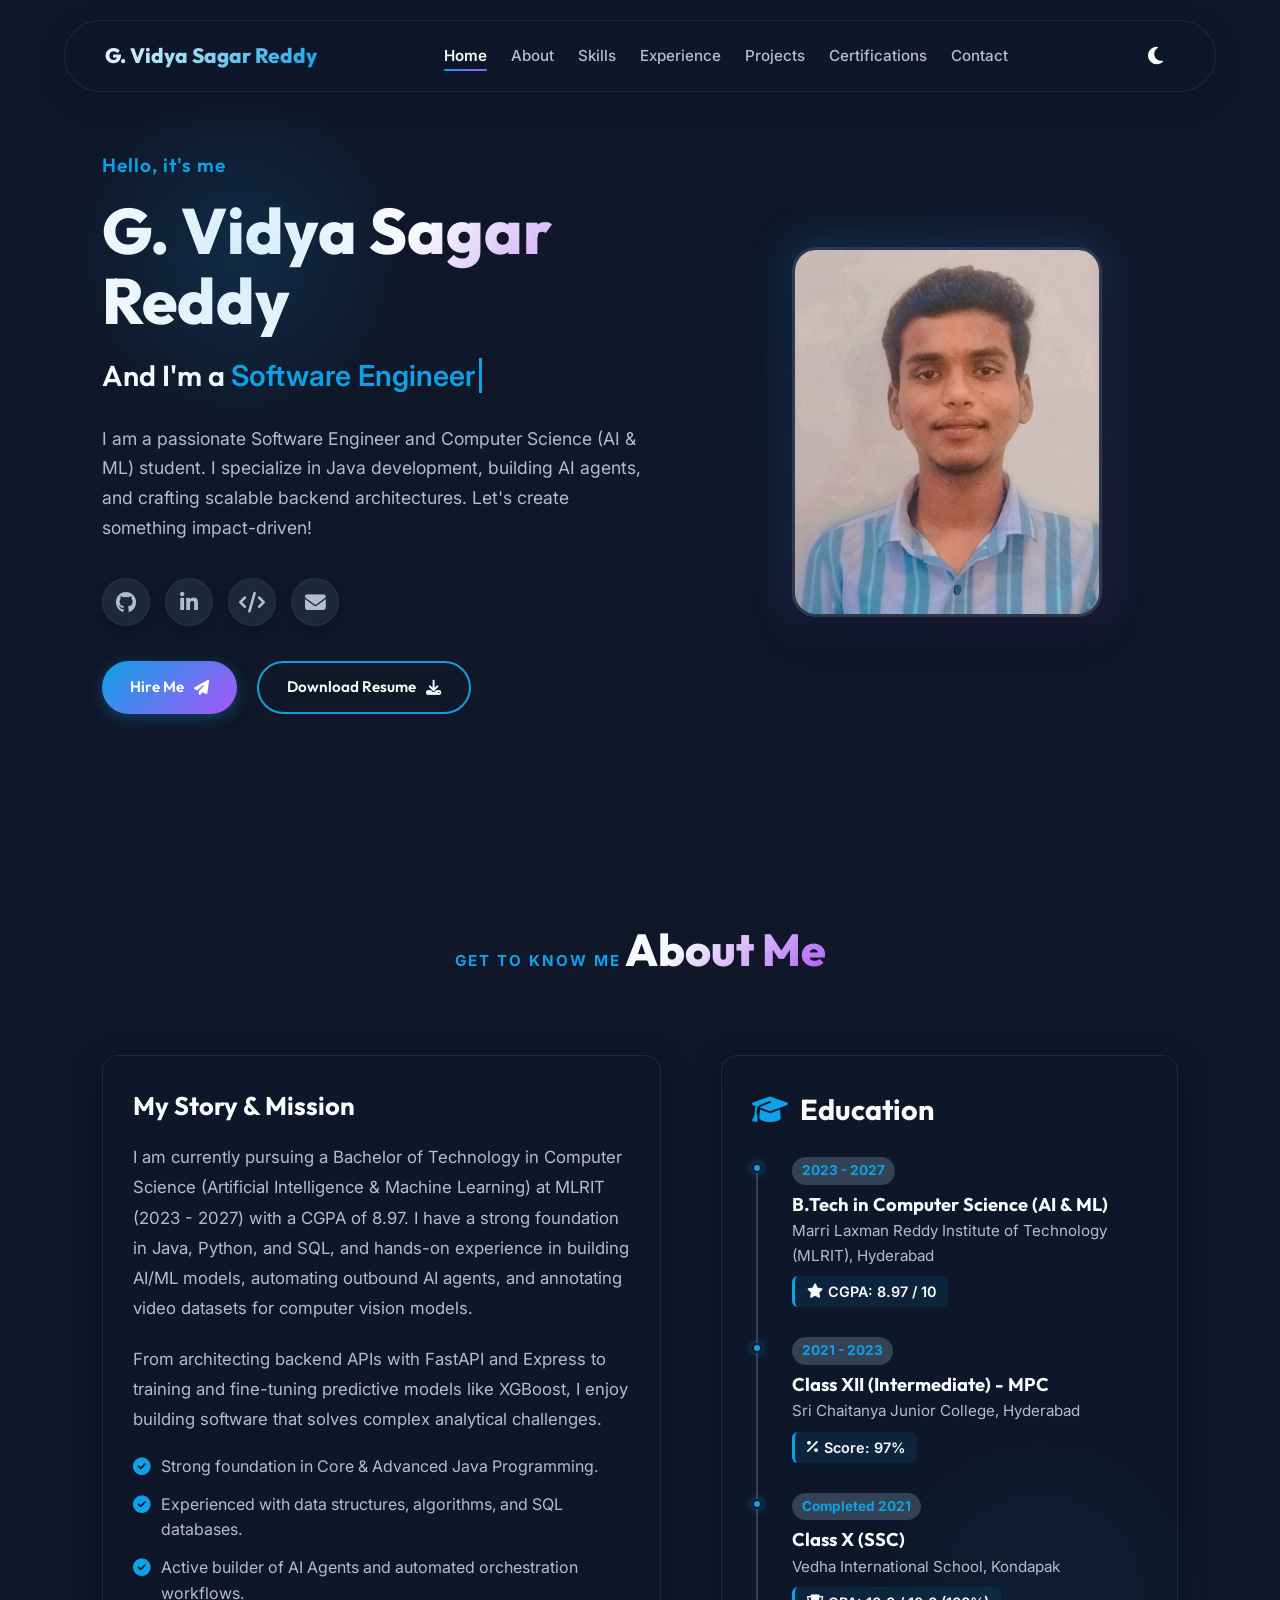
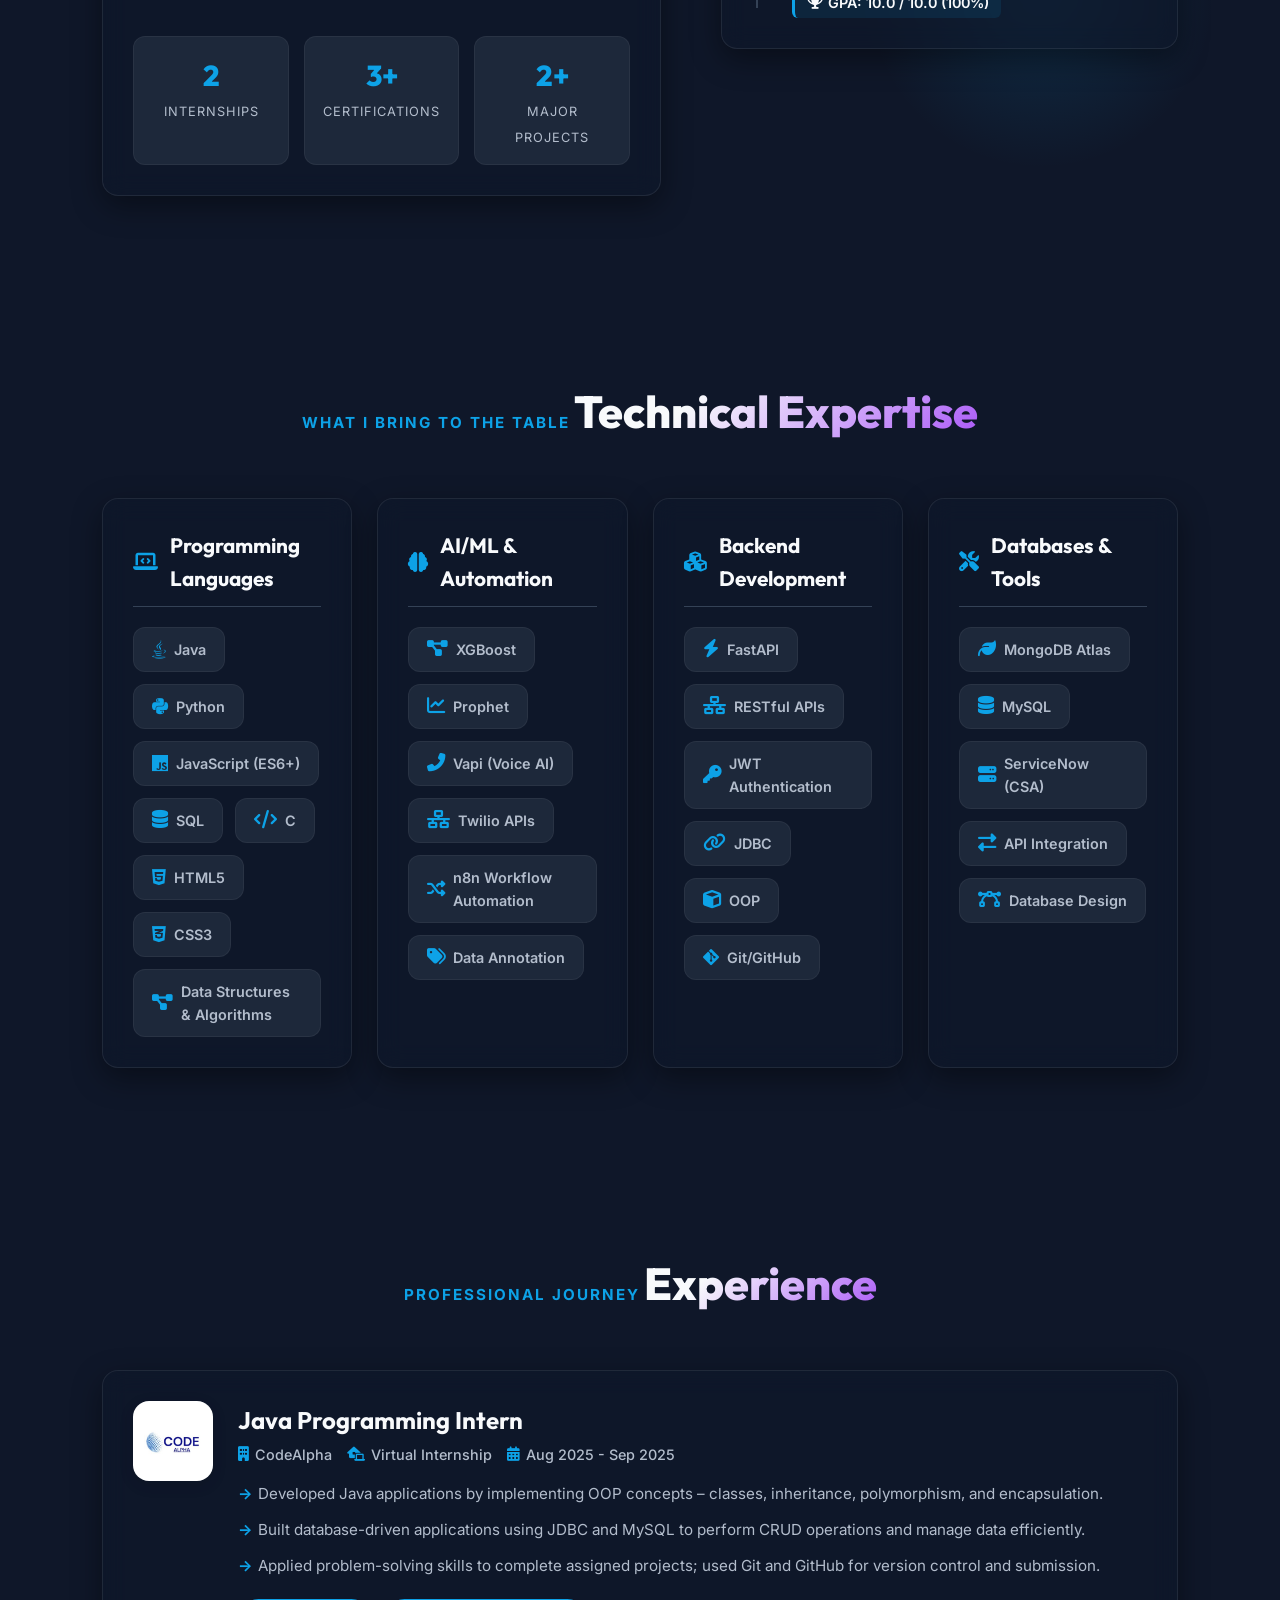
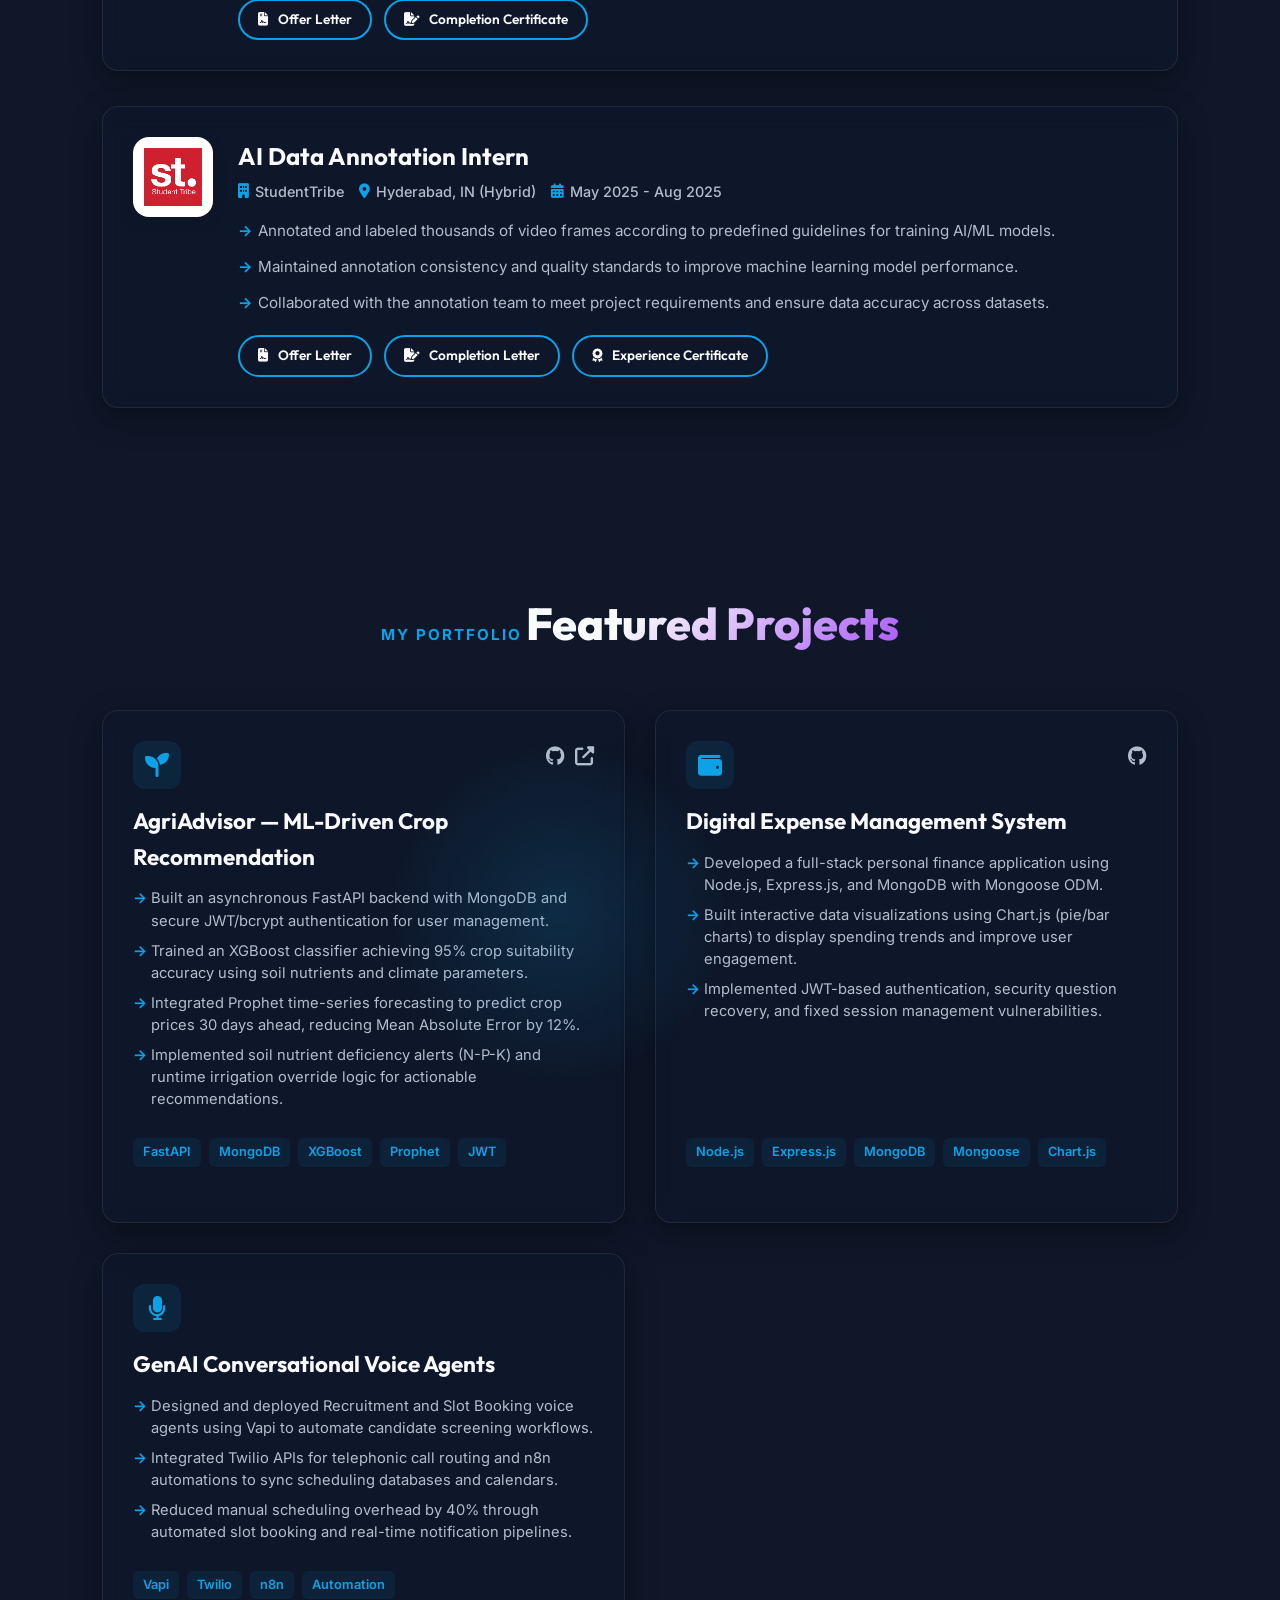
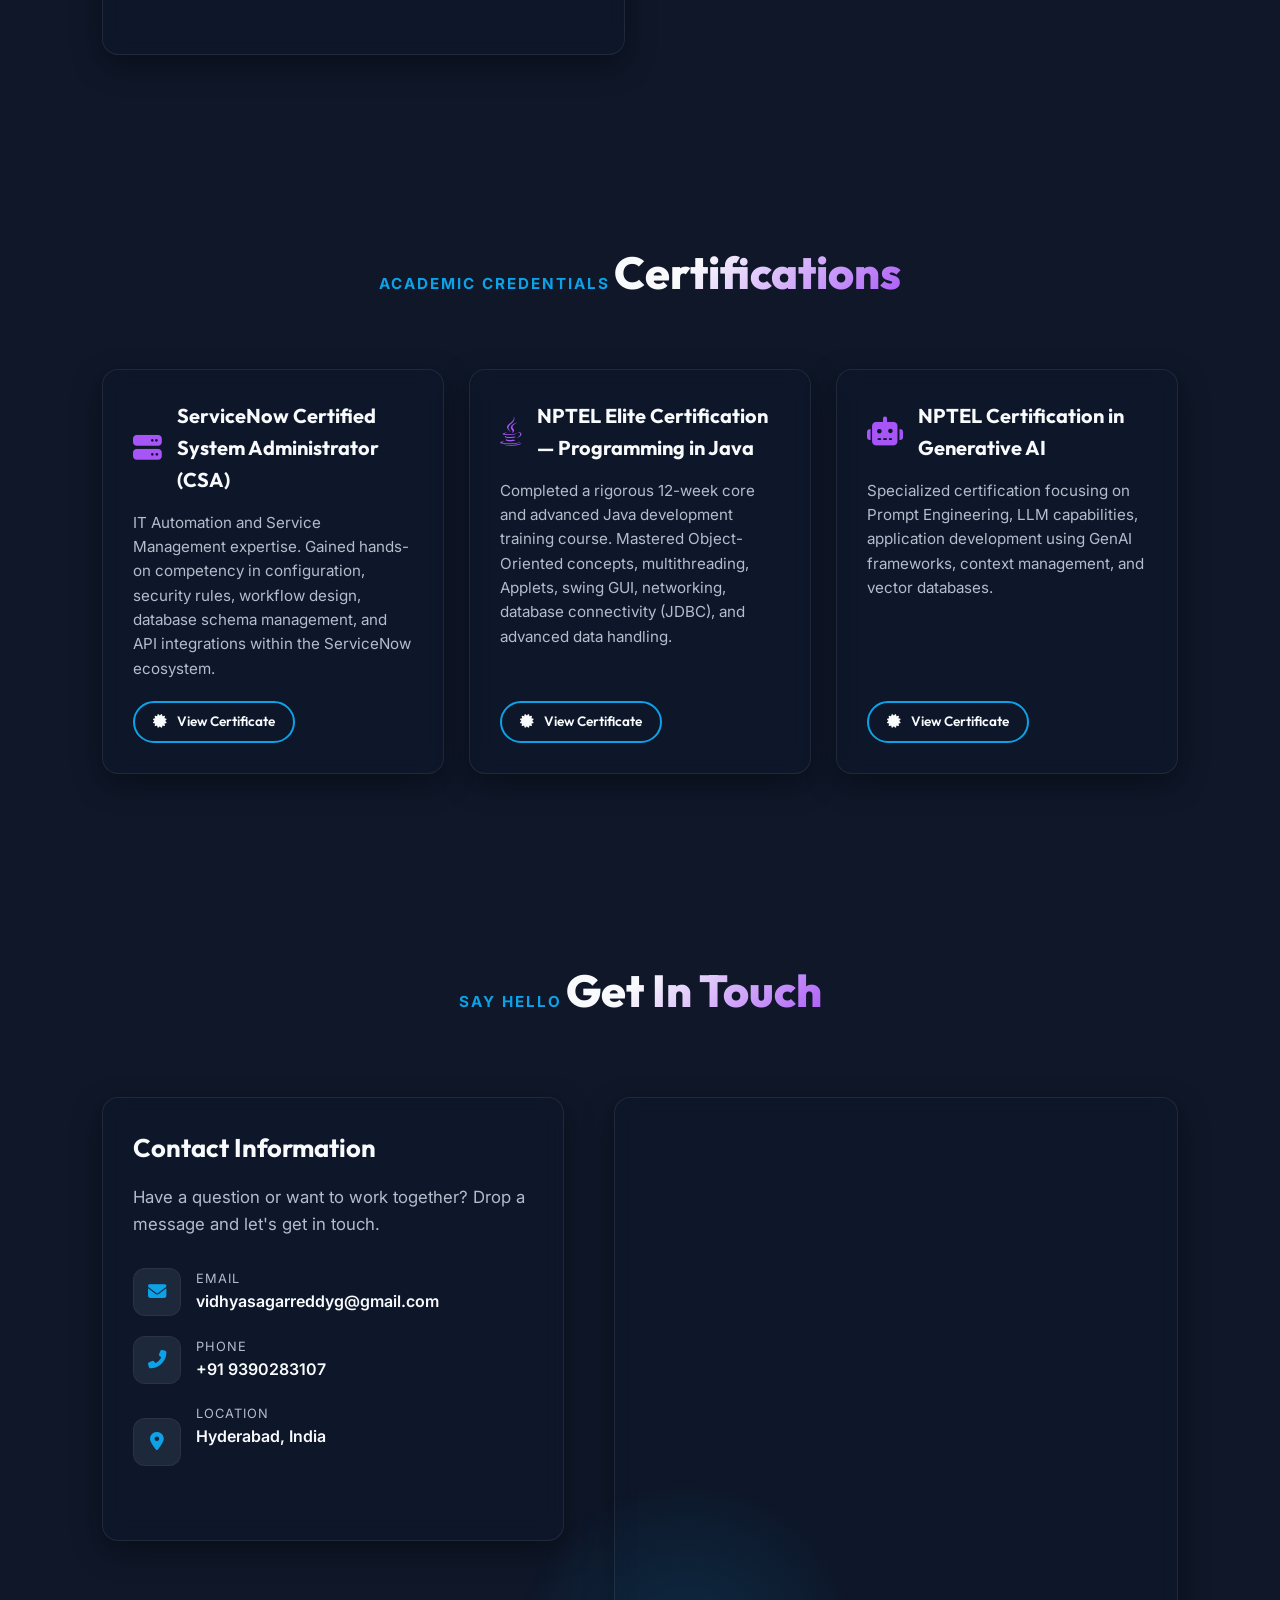
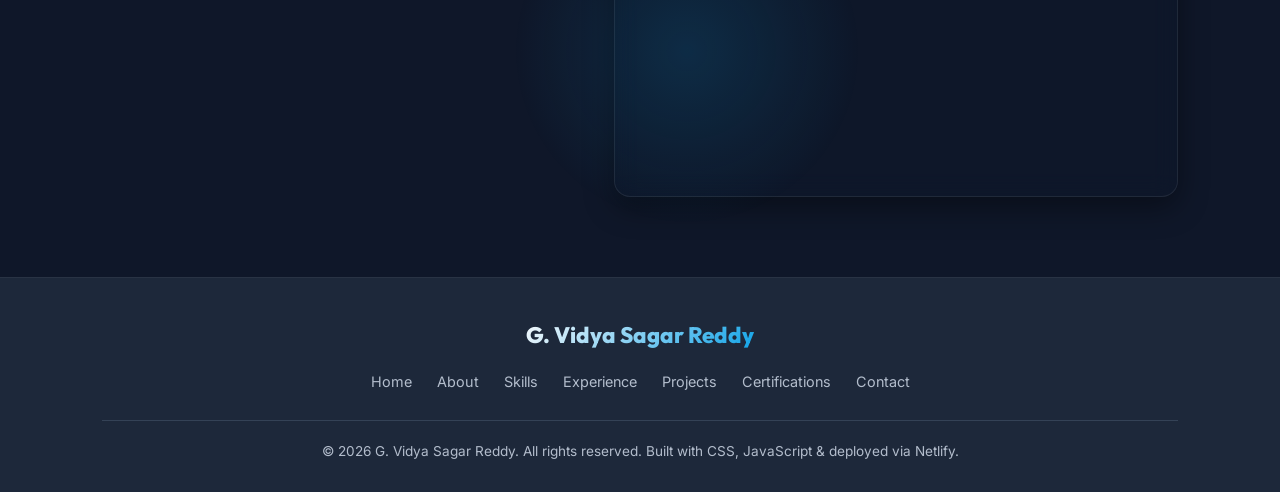
==== commit 5d70dd6f: "Update portfolio content, skills, projects, and resume file (23R21A6685.pdf)" ====
--- a/index.html
+++ b/index.html
@@ -66,7 +66,7 @@
       
       <div class="hero-action-group">
         <a href="#contact" class="btn btn-primary">Hire Me <i class="fas fa-paper-plane"></i></a>
-        <a href="VidyaSagar_Resume (6).pdf" class="btn btn-secondary" download>Download Resume <i class="fas fa-download"></i></a>
+        <a href="23R21A6685.pdf" class="btn btn-secondary" download>Download Resume <i class="fas fa-download"></i></a>
       </div>
     </div>
     
@@ -178,36 +178,37 @@
         <div class="skills-tag-container">
           <div class="skill-badge"><i class="fab fa-java"></i> Java</div>
           <div class="skill-badge"><i class="fab fa-python"></i> Python</div>
+          <div class="skill-badge"><i class="fab fa-js"></i> JavaScript (ES6+)</div>
           <div class="skill-badge"><i class="fas fa-database"></i> SQL</div>
           <div class="skill-badge"><i class="fas fa-code"></i> C</div>
-          <div class="skill-badge"><i class="fab fa-js"></i> JavaScript</div>
           <div class="skill-badge"><i class="fab fa-html5"></i> HTML5</div>
           <div class="skill-badge"><i class="fab fa-css3-alt"></i> CSS3</div>
-        </div>
-      </div>
-      
-      <!-- AI/ML -->
+          <div class="skill-badge"><i class="fas fa-project-diagram"></i> Data Structures & Algorithms</div>
+        </div>
+      </div>
+      
+      <!-- AI/ML & Automation -->
       <div class="glass-card skill-category-card">
-        <h3><i class="fas fa-brain"></i> AI/ML & Agents</h3>
+        <h3><i class="fas fa-brain"></i> AI/ML & Automation</h3>
         <div class="skills-tag-container">
-          <div class="skill-badge"><i class="fas fa-robot"></i> Building AI Agents</div>
           <div class="skill-badge"><i class="fas fa-project-diagram"></i> XGBoost</div>
           <div class="skill-badge"><i class="fas fa-chart-line"></i> Prophet</div>
+          <div class="skill-badge"><i class="fas fa-phone-alt"></i> Vapi (Voice AI)</div>
+          <div class="skill-badge"><i class="fas fa-network-wired"></i> Twilio APIs</div>
+          <div class="skill-badge"><i class="fas fa-random"></i> n8n Workflow Automation</div>
           <div class="skill-badge"><i class="fas fa-tags"></i> Data Annotation</div>
-          <div class="skill-badge"><i class="fas fa-microchip"></i> Prompt Engineering</div>
-        </div>
-      </div>
-      
-      <!-- Software Development -->
+        </div>
+      </div>
+      
+      <!-- Backend Development -->
       <div class="glass-card skill-category-card">
-        <h3><i class="fas fa-cubes"></i> Software Development</h3>
+        <h3><i class="fas fa-cubes"></i> Backend Development</h3>
         <div class="skills-tag-container">
           <div class="skill-badge"><i class="fas fa-bolt"></i> FastAPI</div>
-          <div class="skill-badge"><i class="fab fa-node-js"></i> Node.js</div>
-          <div class="skill-badge"><i class="fab fa-node-js"></i> Express.js</div>
           <div class="skill-badge"><i class="fas fa-network-wired"></i> RESTful APIs</div>
+          <div class="skill-badge"><i class="fas fa-key"></i> JWT Authentication</div>
           <div class="skill-badge"><i class="fas fa-link"></i> JDBC</div>
-          <div class="skill-badge"><i class="fas fa-key"></i> JWT Auth</div>
+          <div class="skill-badge"><i class="fas fa-cube"></i> OOP</div>
           <div class="skill-badge"><i class="fab fa-git-alt"></i> Git/GitHub</div>
         </div>
       </div>
@@ -216,11 +217,11 @@
       <div class="glass-card skill-category-card">
         <h3><i class="fas fa-tools"></i> Databases & Tools</h3>
         <div class="skills-tag-container">
+          <div class="skill-badge"><i class="fas fa-leaf"></i> MongoDB Atlas</div>
           <div class="skill-badge"><i class="fas fa-database"></i> MySQL</div>
-          <div class="skill-badge"><i class="fas fa-leaf"></i> MongoDB Atlas</div>
           <div class="skill-badge"><i class="fas fa-server"></i> ServiceNow (CSA)</div>
-          <div class="skill-badge"><i class="fas fa-bezier-curve"></i> Database Architecture</div>
           <div class="skill-badge"><i class="fas fa-exchange-alt"></i> API Integration</div>
+          <div class="skill-badge"><i class="fas fa-bezier-curve"></i> Database Design</div>
         </div>
       </div>
     </div>
@@ -236,31 +237,6 @@
     </div>
     
     <div class="experience-list reveal-element">
-      <!-- StudentTribe -->
-      <div class="glass-card experience-card">
-        <div class="exp-logo-wrapper">
-          <img src="studenttribe.png" alt="StudentTribe Logo" onerror="this.style.display='none'">
-        </div>
-        <div class="exp-main-content">
-          <h3>AI Annotation Intern</h3>
-          <div class="exp-meta-info">
-            <span><i class="fas fa-building"></i> StudentTribe</span>
-            <span><i class="fas fa-map-marker-alt"></i> Hyderabad, IN (Hybrid)</span>
-            <span><i class="fas fa-calendar-alt"></i> May 2025 - Aug 2025</span>
-          </div>
-          <ul class="exp-bullets-list">
-            <li>Processed and high-quality annotated 5,000+ video frames for AI/ML training, maintaining a 99% accuracy rate.</li>
-            <li>Analyzed dataset consistency to improve model training efficiency, reducing compute costs by 10%.</li>
-            <li>Collaborated with the ML team to refine annotation guidelines, ensuring high-fidelity data for Computer Vision models.</li>
-          </ul>
-          <div class="exp-attachments-group">
-            <a href="student tribe offer letter .jpg" class="btn btn-secondary btn-sm" target="_blank"><i class="fas fa-file-contract"></i> Offer Letter</a>
-            <a href="student tribe completion.pdf" class="btn btn-secondary btn-sm" target="_blank"><i class="fas fa-file-signature"></i> Completion Letter</a>
-            <a href="student tribe experience.pdf" class="btn btn-secondary btn-sm" target="_blank"><i class="fas fa-award"></i> Experience Certificate</a>
-          </div>
-        </div>
-      </div>
-      
       <!-- CodeAlpha -->
       <div class="glass-card experience-card">
         <div class="exp-logo-wrapper">
@@ -274,14 +250,38 @@
             <span><i class="fas fa-calendar-alt"></i> Aug 2025 - Sep 2025</span>
           </div>
           <ul class="exp-bullets-list">
-            <li>Orchestrated the development of multi-tier Java applications using Object-Oriented Programming (OOP) and JDBC, reducing data processing latency by 15%.</li>
-            <li>Designed a secure database schema in MySQL to handle 1,000+ concurrent records with zero data redundancy.</li>
-            <li>Optimized system performance by implementing efficient sorting and searching algorithms in Java, improving application response times.</li>
-            <li>Spearheaded version control workflows using Git, resulting in 100% code documentation and streamlined developer collaboration.</li>
+            <li>Developed Java applications by implementing OOP concepts – classes, inheritance, polymorphism, and encapsulation.</li>
+            <li>Built database-driven applications using JDBC and MySQL to perform CRUD operations and manage data efficiently.</li>
+            <li>Applied problem-solving skills to complete assigned projects; used Git and GitHub for version control and submission.</li>
           </ul>
           <div class="exp-attachments-group">
             <a href="codealpha offer letter .pdf" class="btn btn-secondary btn-sm" target="_blank"><i class="fas fa-file-contract"></i> Offer Letter</a>
             <a href="codealpha completion.pdf" class="btn btn-secondary btn-sm" target="_blank"><i class="fas fa-file-signature"></i> Completion Certificate</a>
+          </div>
+        </div>
+      </div>
+
+      <!-- StudentTribe -->
+      <div class="glass-card experience-card">
+        <div class="exp-logo-wrapper">
+          <img src="studenttribe.png" alt="StudentTribe Logo" onerror="this.style.display='none'">
+        </div>
+        <div class="exp-main-content">
+          <h3>AI Data Annotation Intern</h3>
+          <div class="exp-meta-info">
+            <span><i class="fas fa-building"></i> StudentTribe</span>
+            <span><i class="fas fa-map-marker-alt"></i> Hyderabad, IN (Hybrid)</span>
+            <span><i class="fas fa-calendar-alt"></i> May 2025 - Aug 2025</span>
+          </div>
+          <ul class="exp-bullets-list">
+            <li>Annotated and labeled thousands of video frames according to predefined guidelines for training AI/ML models.</li>
+            <li>Maintained annotation consistency and quality standards to improve machine learning model performance.</li>
+            <li>Collaborated with the annotation team to meet project requirements and ensure data accuracy across datasets.</li>
+          </ul>
+          <div class="exp-attachments-group">
+            <a href="student tribe offer letter .jpg" class="btn btn-secondary btn-sm" target="_blank"><i class="fas fa-file-contract"></i> Offer Letter</a>
+            <a href="student tribe completion.pdf" class="btn btn-secondary btn-sm" target="_blank"><i class="fas fa-file-signature"></i> Completion Letter</a>
+            <a href="student tribe experience.pdf" class="btn btn-secondary btn-sm" target="_blank"><i class="fas fa-award"></i> Experience Certificate</a>
           </div>
         </div>
       </div>
@@ -312,12 +312,15 @@
           </div>
         </div>
         <h3>AgriAdvisor — ML-Driven Crop Recommendation</h3>
-        <p>
-          Architected a high-performance recommendation system that provides 95% accurate crop suggestions based on real-time soil data. Integrated XGBoost and Prophet forecasting models to predict market price trends with a Mean Absolute Error (MAE) reduction of 12%. Secured system access using JWT-based user authentication.
-        </p>
+        <ul class="project-bullets-list">
+          <li>Built an asynchronous FastAPI backend with MongoDB and secure JWT/bcrypt authentication for user management.</li>
+          <li>Trained an XGBoost classifier achieving 95% crop suitability accuracy using soil nutrients and climate parameters.</li>
+          <li>Integrated Prophet time-series forecasting to predict crop prices 30 days ahead, reducing Mean Absolute Error by 12%.</li>
+          <li>Implemented soil nutrient deficiency alerts (N-P-K) and runtime irrigation override logic for actionable recommendations.</li>
+        </ul>
         <div class="project-tech-list">
           <span class="tech-tag">FastAPI</span>
-          <span class="tech-tag">Python</span>
+          <span class="tech-tag">MongoDB</span>
           <span class="tech-tag">XGBoost</span>
           <span class="tech-tag">Prophet</span>
           <span class="tech-tag">JWT</span>
@@ -335,15 +338,38 @@
           </div>
         </div>
         <h3>Digital Expense Management System</h3>
-        <p>
-          Developed a digital tracker providing real-time financial analytics. Built scalable RESTful CRUD APIs using Node.js and Express.js, successfully processing 500+ transactions daily using MongoDB Atlas. Designed modern, responsive UI interfaces resulting in a 20% increase in mobile user engagement.
-        </p>
+        <ul class="project-bullets-list">
+          <li>Developed a full-stack personal finance application using Node.js, Express.js, and MongoDB with Mongoose ODM.</li>
+          <li>Built interactive data visualizations using Chart.js (pie/bar charts) to display spending trends and improve user engagement.</li>
+          <li>Implemented JWT-based authentication, security question recovery, and fixed session management vulnerabilities.</li>
+        </ul>
         <div class="project-tech-list">
           <span class="tech-tag">Node.js</span>
           <span class="tech-tag">Express.js</span>
-          <span class="tech-tag">MongoDB Atlas</span>
-          <span class="tech-tag">REST APIs</span>
-          <span class="tech-tag">CSS3</span>
+          <span class="tech-tag">MongoDB</span>
+          <span class="tech-tag">Mongoose</span>
+          <span class="tech-tag">Chart.js</span>
+        </div>
+      </div>
+
+      <!-- Project 3: GenAI Conversational Voice Agents -->
+      <div class="glass-card project-card">
+        <div class="project-card-header">
+          <div class="project-icon-box">
+            <i class="fas fa-microphone"></i>
+          </div>
+        </div>
+        <h3>GenAI Conversational Voice Agents</h3>
+        <ul class="project-bullets-list">
+          <li>Designed and deployed Recruitment and Slot Booking voice agents using Vapi to automate candidate screening workflows.</li>
+          <li>Integrated Twilio APIs for telephonic call routing and n8n automations to sync scheduling databases and calendars.</li>
+          <li>Reduced manual scheduling overhead by 40% through automated slot booking and real-time notification pipelines.</li>
+        </ul>
+        <div class="project-tech-list">
+          <span class="tech-tag">Vapi</span>
+          <span class="tech-tag">Twilio</span>
+          <span class="tech-tag">n8n</span>
+          <span class="tech-tag">Automation</span>
         </div>
       </div>
     </div>
--- a/index.css
+++ b/index.css
@@ -901,12 +901,32 @@
   margin-bottom: 12px;
 }
 
-.project-card p {
+.project-card p,
+.project-bullets-list {
   color: var(--text-secondary);
   font-size: 0.95rem;
   line-height: 1.6;
   margin-bottom: 20px;
   flex-grow: 1;
+  list-style: none;
+  padding: 0;
+}
+
+.project-bullets-list li {
+  margin-bottom: 8px;
+  padding-left: 18px;
+  position: relative;
+  font-size: 0.92rem;
+  line-height: 1.5;
+}
+
+.project-bullets-list li::before {
+  content: '→';
+  position: absolute;
+  left: 0;
+  top: 0;
+  color: var(--accent-primary);
+  font-weight: bold;
 }
 
 .project-tech-list {
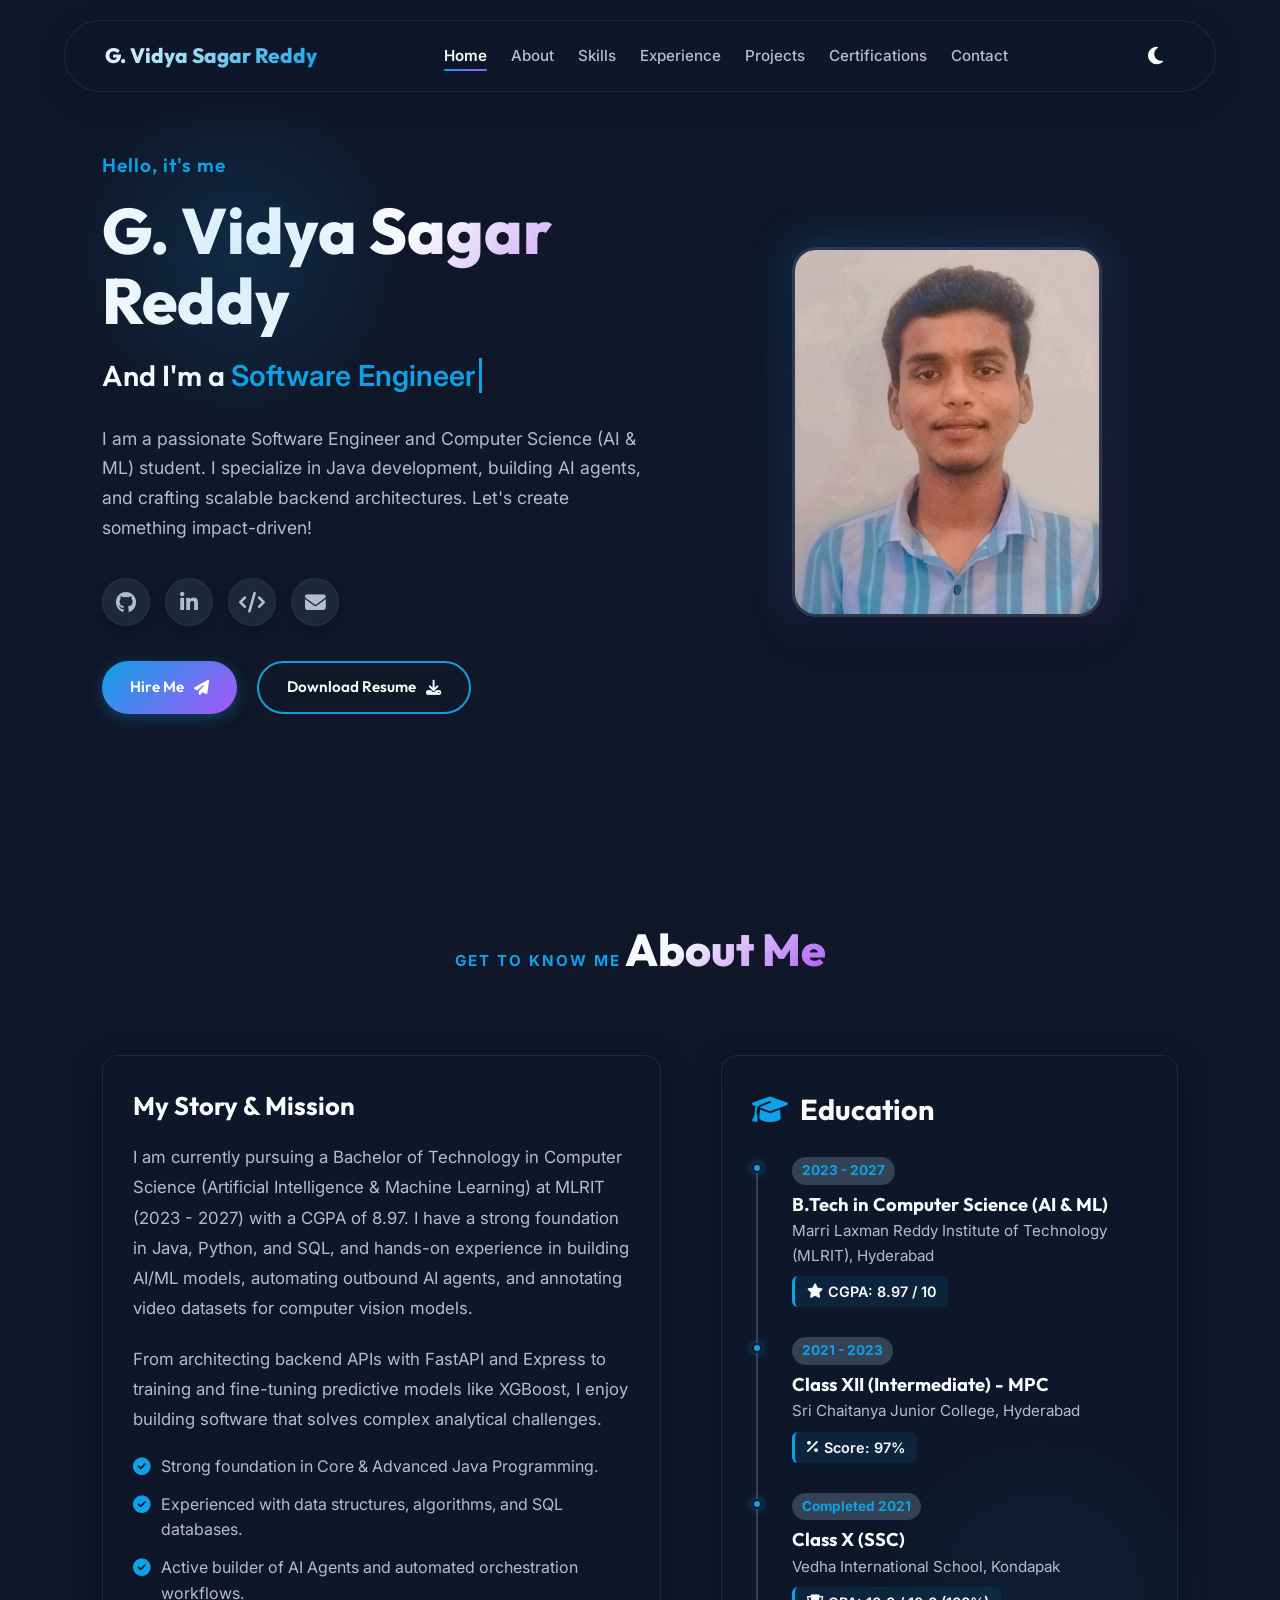
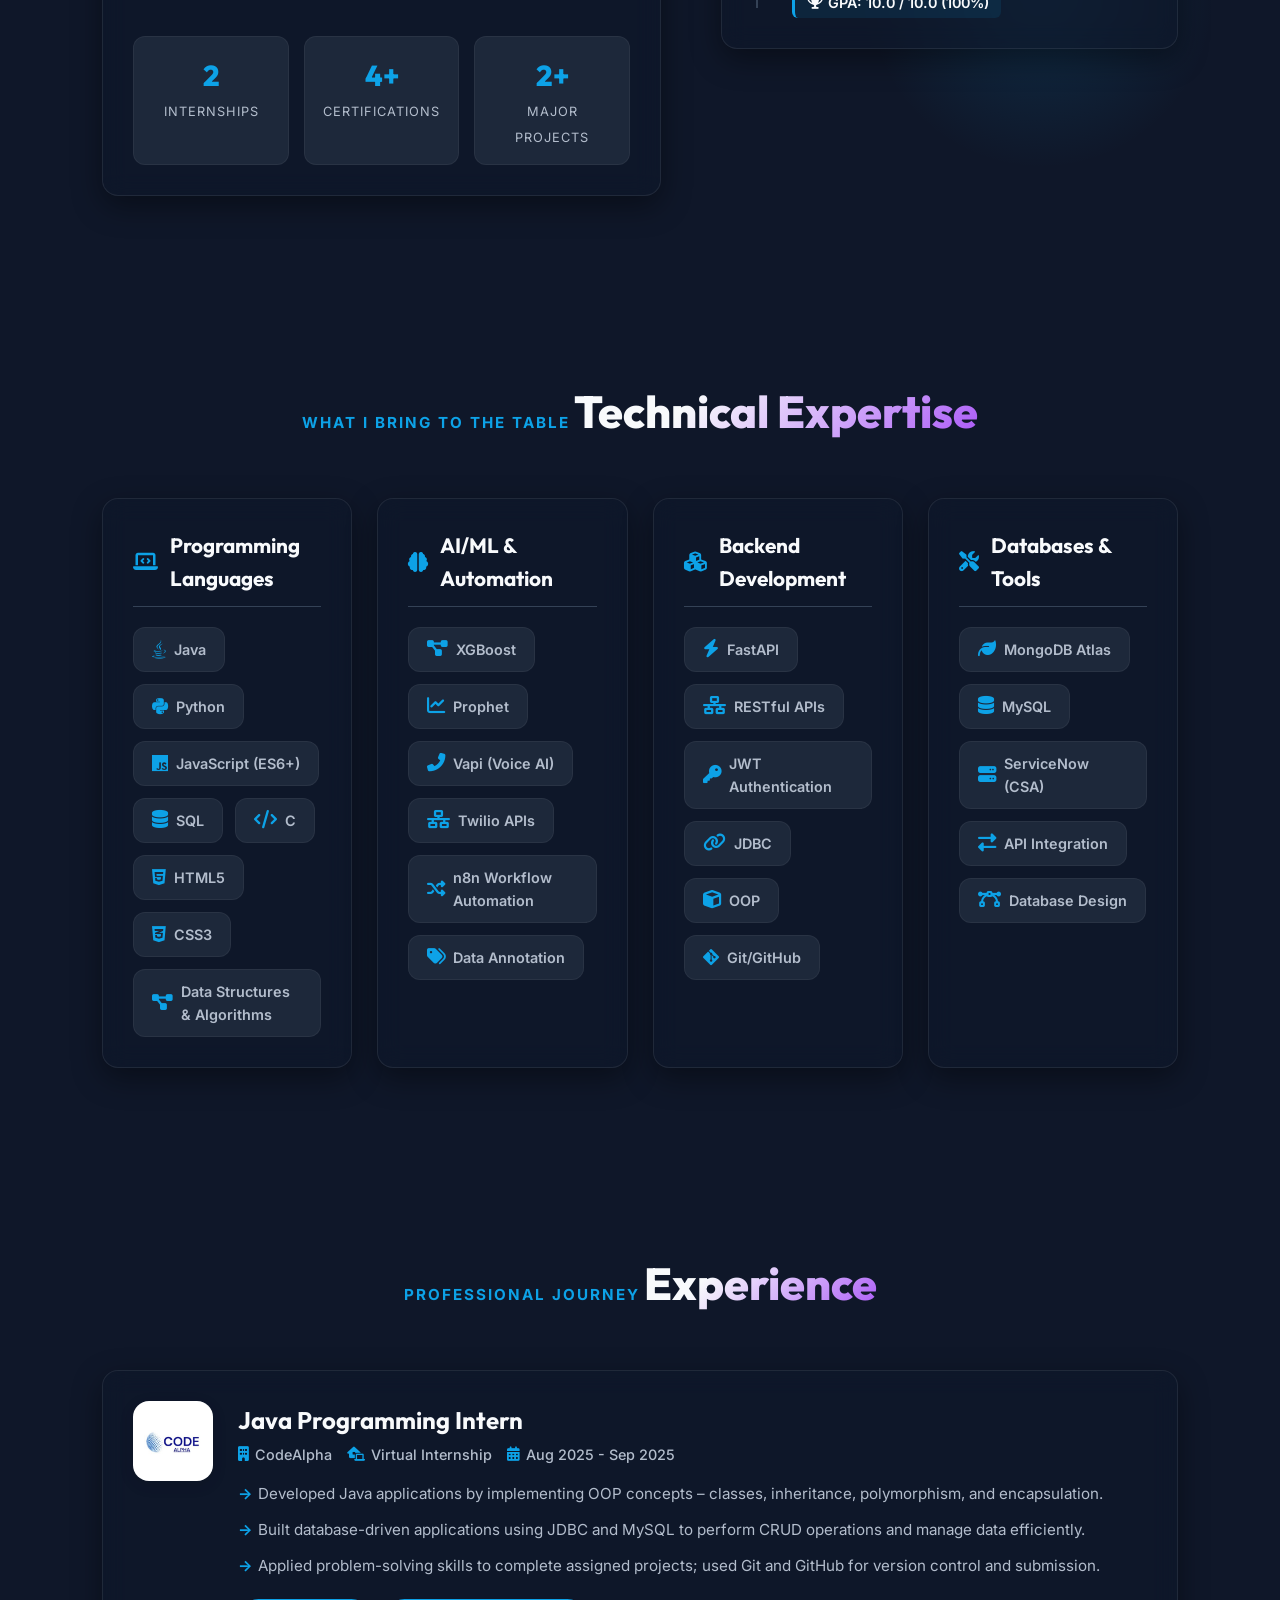
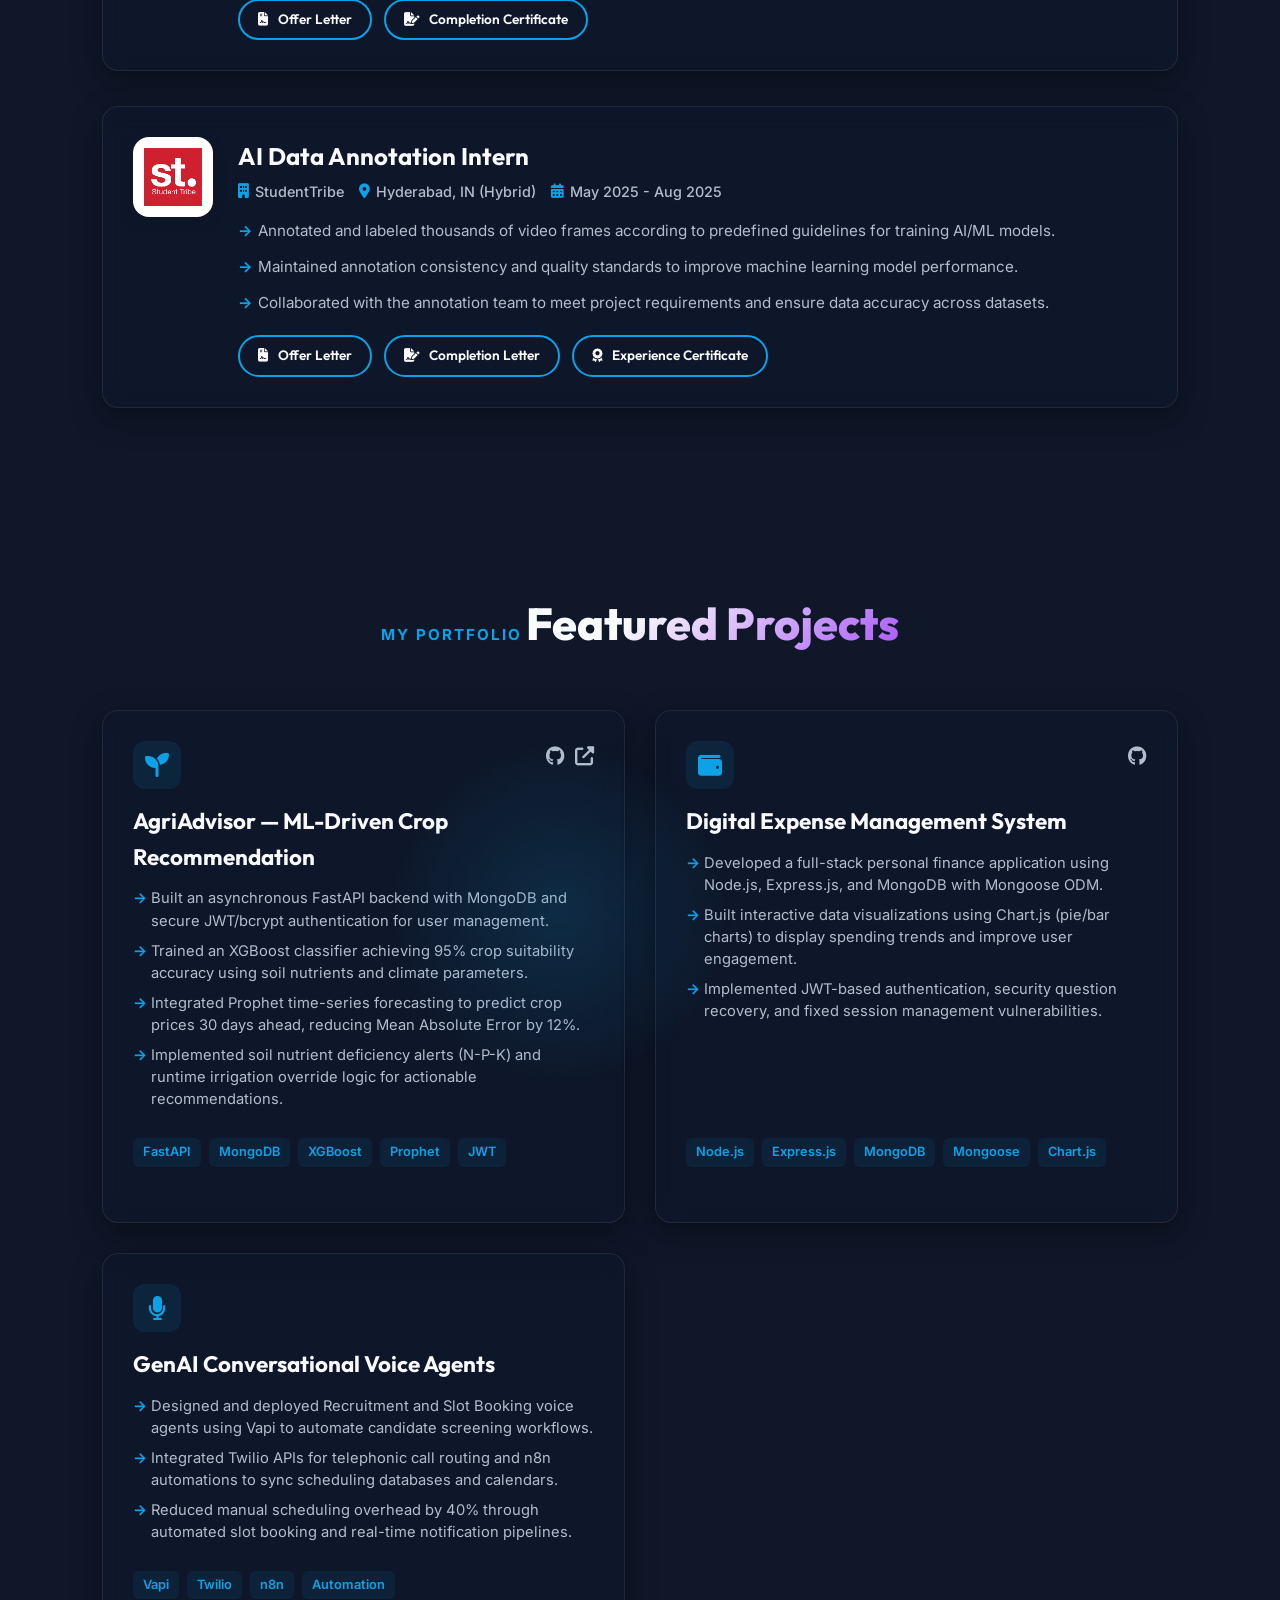
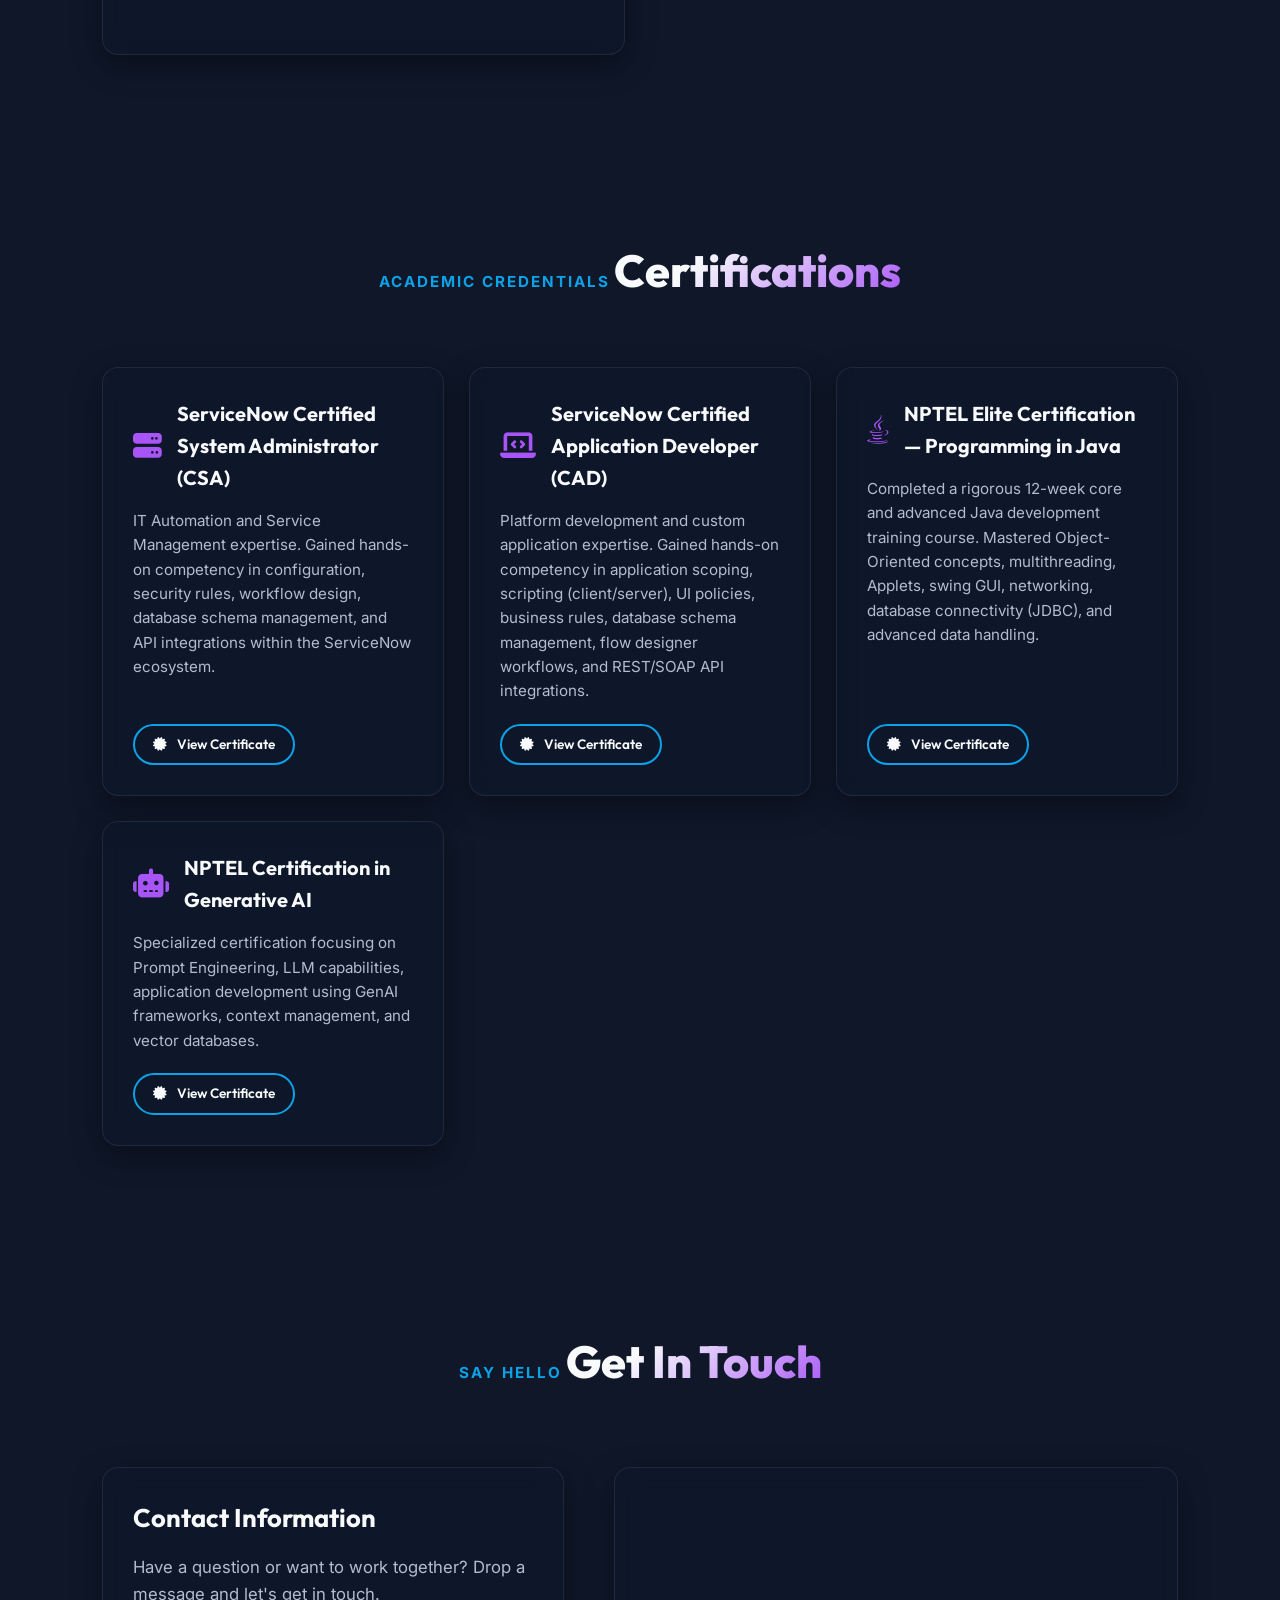
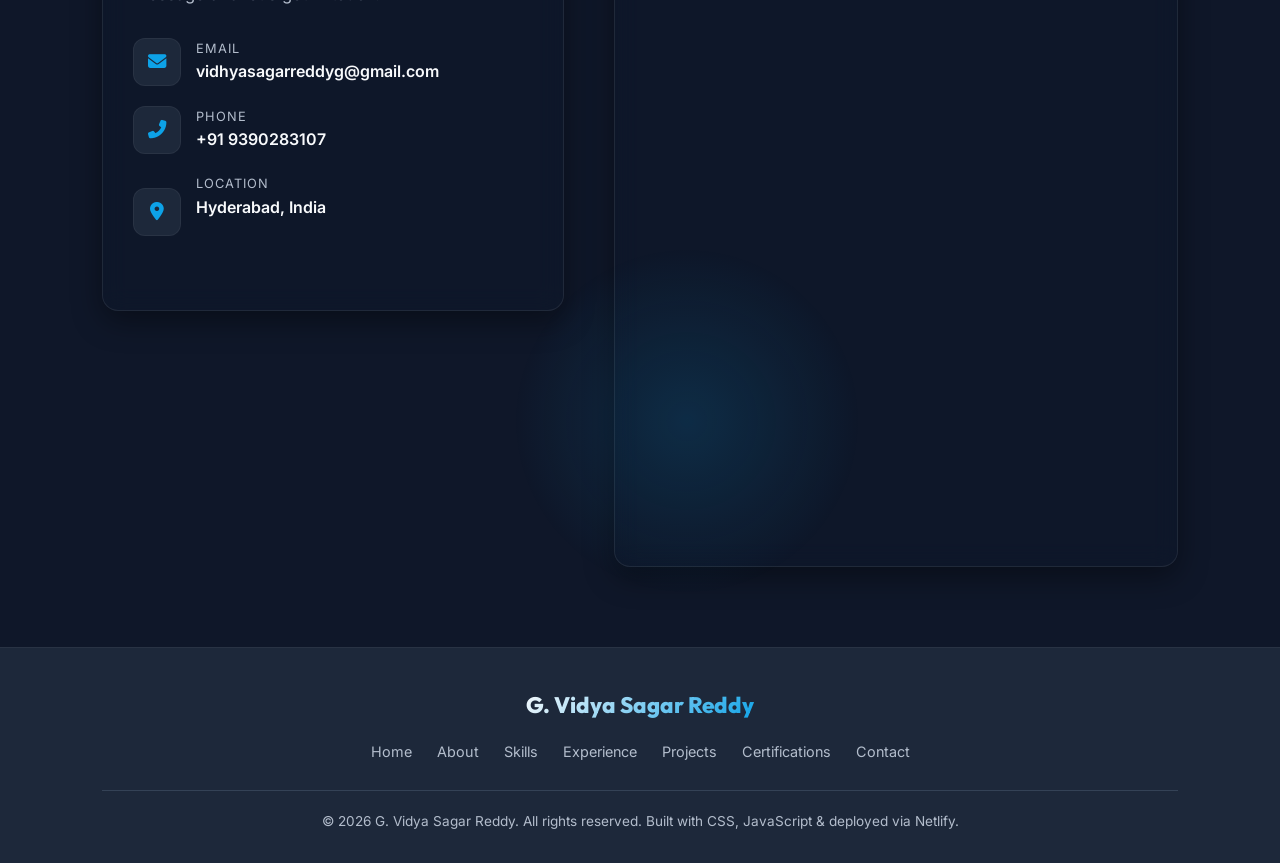
==== commit 32afa961: "Add ServiceNow Certified Application Developer (CAD) certification, update resume to cad updated res" ====
--- a/index.html
+++ b/index.html
@@ -7,7 +7,7 @@
   <!-- Primary Meta Tags -->
   <title>G. Vidya Sagar Reddy | Software Engineer & AI/ML Enthusiast</title>
   <meta name="title" content="G. Vidya Sagar Reddy | Software Engineer & AI/ML Enthusiast" />
-  <meta name="description" content="Portfolio of G. Vidya Sagar Reddy - B.Tech student in CS (AI & ML). Java developer, AI/ML enthusiast, and ServiceNow CSA. Explore my projects, certifications, and experience." />
+  <meta name="description" content="Portfolio of G. Vidya Sagar Reddy - B.Tech student in CS (AI & ML). Java developer, AI/ML enthusiast, and ServiceNow CSA/CAD. Explore my projects, certifications, and experience." />
   
   <!-- Fonts & Icons -->
   <link rel="stylesheet" href="https://cdnjs.cloudflare.com/ajax/libs/font-awesome/6.4.0/css/all.min.css" />
@@ -66,7 +66,7 @@
       
       <div class="hero-action-group">
         <a href="#contact" class="btn btn-primary">Hire Me <i class="fas fa-paper-plane"></i></a>
-        <a href="23R21A6685.pdf" class="btn btn-secondary" download>Download Resume <i class="fas fa-download"></i></a>
+        <a href="cad updated resume.pdf" class="btn btn-secondary" download>Download Resume <i class="fas fa-download"></i></a>
       </div>
     </div>
     
@@ -112,7 +112,7 @@
             <span class="stat-label">Internships</span>
           </div>
           <div class="stat-item">
-            <span class="stat-number">3+</span>
+            <span class="stat-number">4+</span>
             <span class="stat-label">Certifications</span>
           </div>
           <div class="stat-item">
@@ -397,6 +397,20 @@
           IT Automation and Service Management expertise. Gained hands-on competency in configuration, security rules, workflow design, database schema management, and API integrations within the ServiceNow ecosystem.
         </p>
         <a href="ServiceNow Certified System Administrator (CSA)_page-0001.jpg" target="_blank" class="btn btn-secondary btn-sm" style="align-self: flex-start;"><i class="fas fa-certificate"></i> View Certificate</a>
+      </div>
+      
+      <!-- Cert 2: ServiceNow CAD -->
+      <div class="glass-card cert-card">
+        <div class="cert-card-header">
+          <div class="cert-icon-box">
+            <i class="fas fa-laptop-code"></i>
+          </div>
+          <h3>ServiceNow Certified Application Developer (CAD)</h3>
+        </div>
+        <p>
+          Platform development and custom application expertise. Gained hands-on competency in application scoping, scripting (client/server), UI policies, business rules, database schema management, flow designer workflows, and REST/SOAP API integrations.
+        </p>
+        <a href="ServiceNow_CAD_Certificate.jpg" target="_blank" class="btn btn-secondary btn-sm" style="align-self: flex-start;"><i class="fas fa-certificate"></i> View Certificate</a>
       </div>
       
       <!-- Cert 2: NPTEL Java -->
